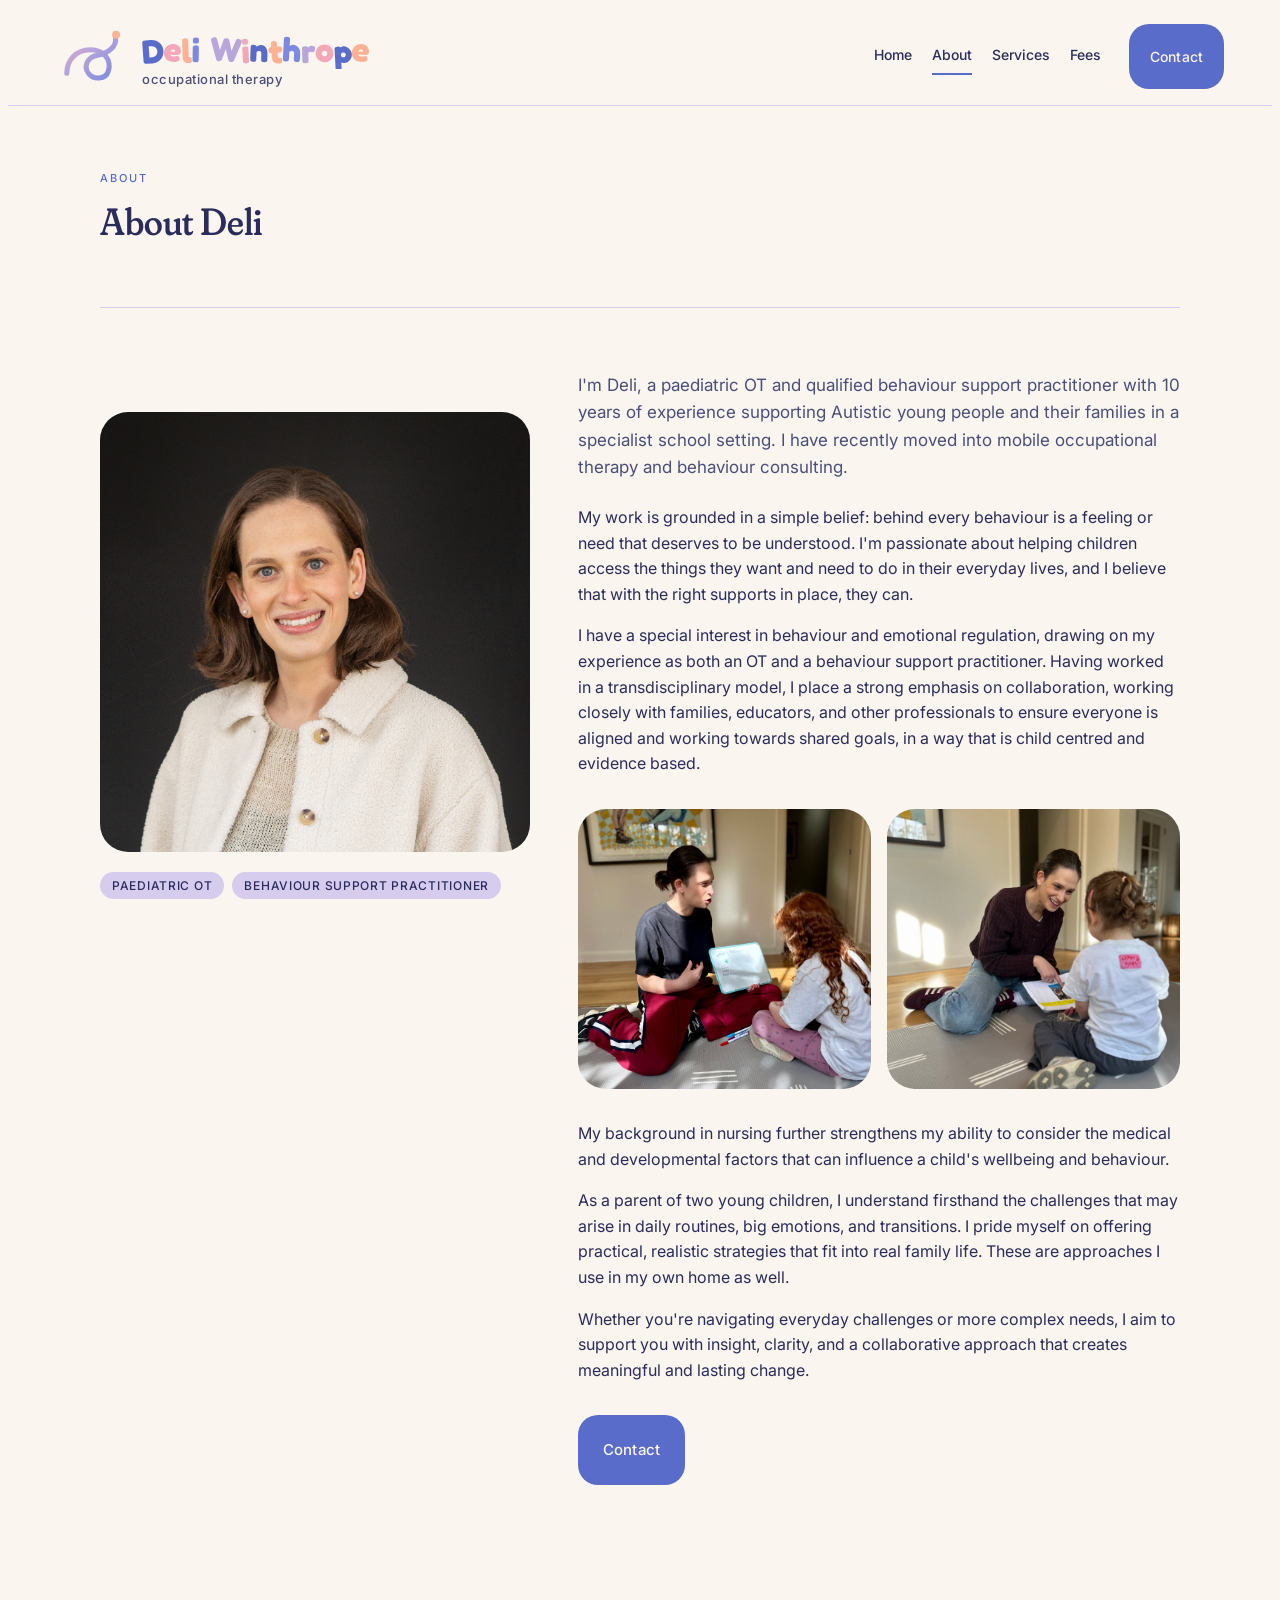
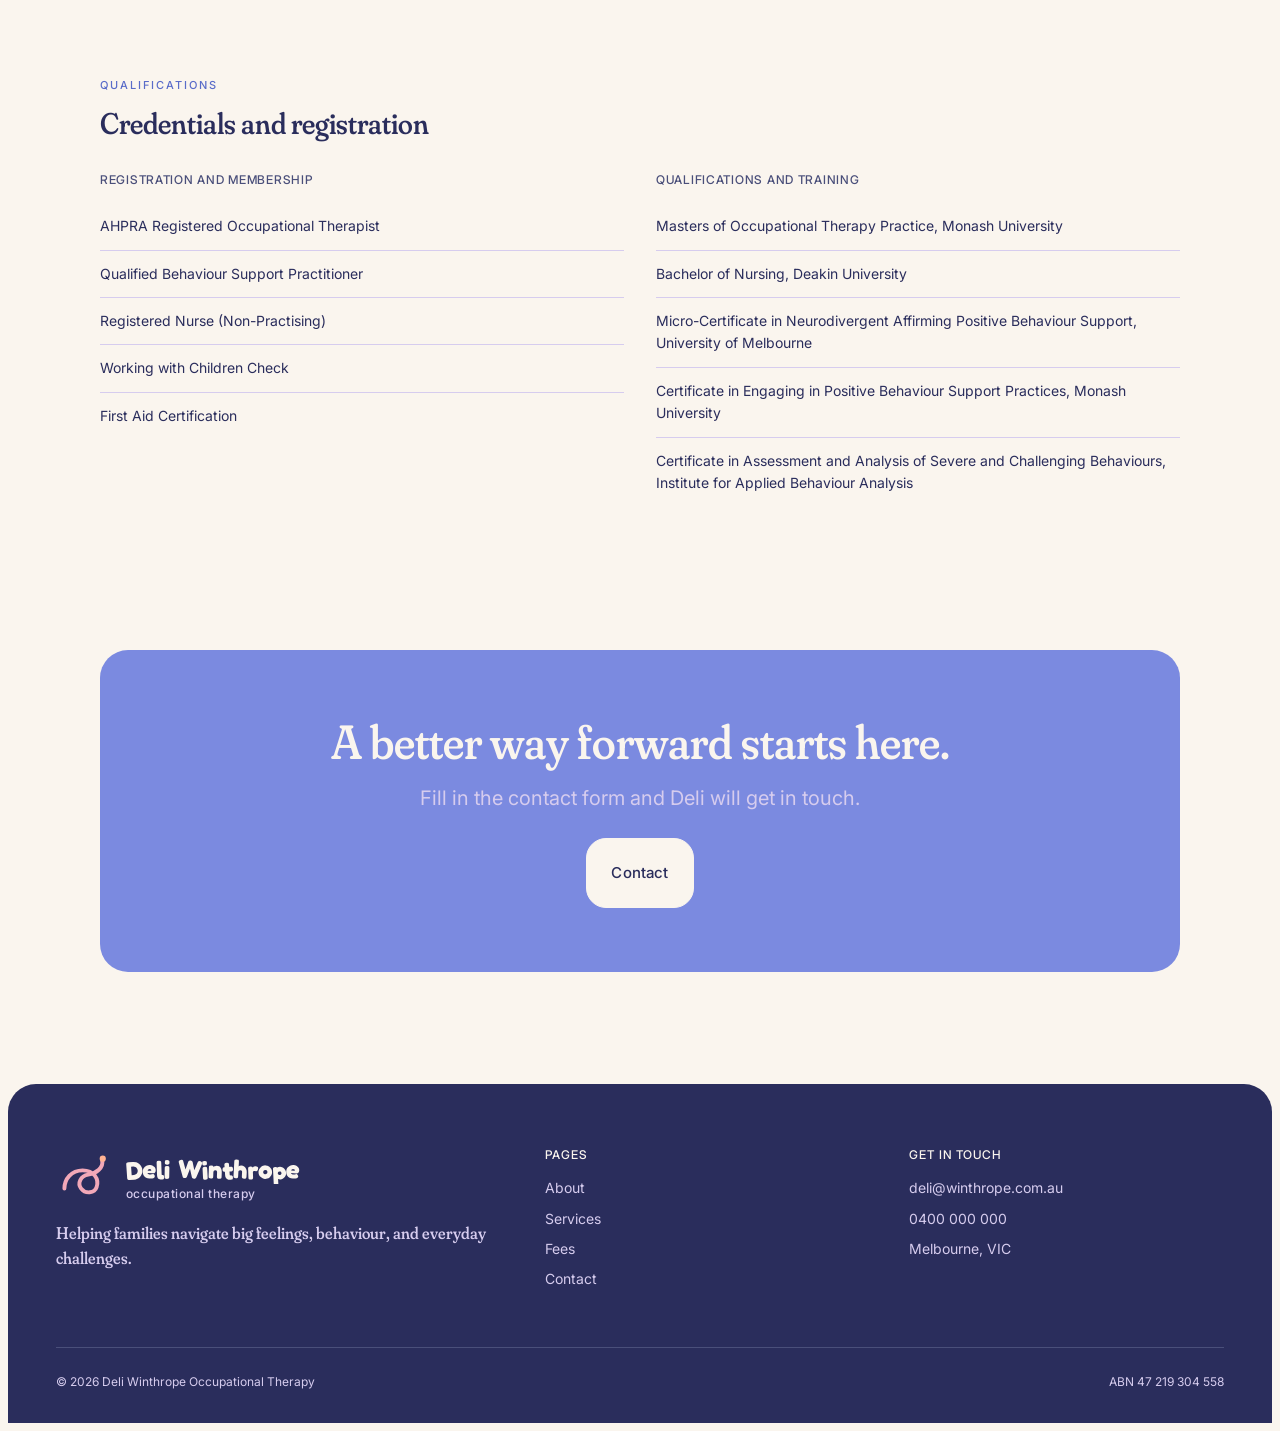
==== about.html @ 9be44e0a "Add PNG favicon fallback for Safari compatibility" ====
<!DOCTYPE html>
<html lang="en-AU">
<head>
  <meta charset="UTF-8">
  <meta name="viewport" content="width=device-width, initial-scale=1.0">
  <title>About Deli Winthrope · Paediatric OT and Behaviour Support · Melbourne</title>
  <meta name="description" content="Deli Winthrope is a paediatric occupational therapist and qualified behaviour support practitioner with 10 years of experience supporting autistic young people and their families in Melbourne.">
  <meta property="og:title" content="About Deli Winthrope · Paediatric OT Melbourne">
  <meta property="og:description" content="Paediatric OT and behaviour support practitioner with 10 years of experience supporting autistic young people and their families.">
  <meta property="og:type" content="website">
  <meta property="og:locale" content="en_AU">
  <link rel="icon" href="assets/logos/mark-on-periwinkle.svg" type="image/svg+xml">
  <link rel="icon" href="assets/logos/favicon.png" type="image/png">
  <link rel="preconnect" href="https://fonts.googleapis.com">
  <link rel="preconnect" href="https://fonts.gstatic.com" crossorigin>
  <link href="https://fonts.googleapis.com/css2?family=Fraunces:ital,opsz,wght@0,9..144,400..700;1,9..144,400..600&family=Inter:wght@400;500;600&display=swap" rel="stylesheet">
  <link rel="stylesheet" href="css/tokens.css">
  <link rel="stylesheet" href="css/styles.css">
</head>
<body>

<a class="skip-link" href="#main">Skip to content</a>

<header class="site-header" role="banner">
  <div class="site-header-inner">
    <a href="index.html" class="logo" aria-label="Deli Winthrope Occupational Therapy — home">
      <img src="assets/logos/mark-color.svg" alt="" class="logo__mark">
      <span class="logo__text">
        <img src="assets/logos/wordmark-color.svg" alt="Deli Winthrope" class="logo__wordmark">
        <span class="logo__credential">occupational therapy</span>
      </span>
    </a>
    <nav class="site-nav" id="site-nav" role="navigation" aria-label="Main navigation">
      <a href="index.html">Home</a>
      <a href="about.html" aria-current="page">About</a>
      <a href="services.html">Services</a>
      <a href="fees.html">Fees</a>
      <a href="contact.html" class="btn btn-primary nav-cta">Contact</a>
    </nav>
    <button class="hamburger" id="hamburger" aria-controls="site-nav" aria-expanded="false" aria-label="Open navigation menu">
      <svg width="24" height="24" viewBox="0 0 24 24" fill="none" stroke="currentColor" stroke-width="1.5" stroke-linecap="round"><line x1="4" y1="7" x2="20" y2="7"/><line x1="4" y1="12" x2="20" y2="12"/><line x1="4" y1="17" x2="20" y2="17"/></svg>
    </button>
  </div>
</header>

<main id="main">

  <!-- Page header -->
  <div class="container">
    <div class="page-header">
      <span class="eyebrow">About</span>
      <h1>About Deli</h1>
    </div>
  </div>

  <!-- Intro: photo + opening bio side by side -->
  <section class="section" style="padding-top: 0;">
    <div class="container">
      <div style="display:grid;grid-template-columns:1fr 1.4fr;gap:var(--space-12);align-items:start;">

        <div style="position:sticky;top:calc(var(--space-16) + var(--space-8));padding-top:var(--space-10);">
          <div class="photo-wrap" style="height:440px;">
            <img src="assets/images/headshot.JPG" alt="Deli Winthrope, paediatric occupational therapist" class="site-photo" style="object-position:center top;">
          </div>
          <div style="margin-top:var(--space-5);">
            <div style="display:flex;flex-wrap:wrap;gap:var(--space-2);">
              <span class="pill pill-lilac">Paediatric OT</span>
              <span class="pill pill-lilac">Behaviour Support Practitioner</span>
            </div>
          </div>
        </div>

        <div>
          <p style="font-size:var(--text-body-l);line-height:var(--leading-body);color:var(--text-muted);margin-bottom:var(--space-6);">I'm Deli, a paediatric OT and qualified behaviour support practitioner with 10 years of experience supporting Autistic young people and their families in a specialist school setting. I have recently moved into mobile occupational therapy and behaviour consulting.</p>

          <p>My work is grounded in a simple belief: behind every behaviour is a feeling or need that deserves to be understood. I'm passionate about helping children access the things they want and need to do in their everyday lives, and I believe that with the right supports in place, they can.</p>

          <p>I have a special interest in behaviour and emotional regulation, drawing on my experience as both an OT and a behaviour support practitioner. Having worked in a transdisciplinary model, I place a strong emphasis on collaboration, working closely with families, educators, and other professionals to ensure everyone is aligned and working towards shared goals, in a way that is child centred and evidence based.</p>

          <!-- Photo strip -->
          <div class="photo-strip" style="margin:var(--space-8) 0;">
            <div class="photo-wrap">
              <img src="assets/images/emotion-coaching.jpeg" alt="Deli working with a child on emotional regulation" class="site-photo">
            </div>
            <div class="photo-wrap">
              <img src="assets/images/forewarning.jpeg" alt="Preparing a child for an upcoming transition" class="site-photo">
            </div>
          </div>

          <p>My background in nursing further strengthens my ability to consider the medical and developmental factors that can influence a child's wellbeing and behaviour.</p>

          <p>As a parent of two young children, I understand firsthand the challenges that may arise in daily routines, big emotions, and transitions. I pride myself on offering practical, realistic strategies that fit into real family life. These are approaches I use in my own home as well.</p>

          <p>Whether you're navigating everyday challenges or more complex needs, I aim to support you with insight, clarity, and a collaborative approach that creates meaningful and lasting change.</p>

          <div style="margin-top:var(--space-8);">
            <a href="contact.html" class="btn btn-primary">Contact</a>
          </div>
        </div>

      </div>
    </div>
  </section>

  <!-- Credentials -->
  <section class="section">
    <div class="container">
      <span class="eyebrow">Qualifications</span>
      <h2 style="font-size:var(--text-h2);margin-top:var(--space-3);">Credentials and registration</h2>
      <div class="credentials-grid">
        <div>
          <h3>Registration and membership</h3>
          <ul>
            <li>AHPRA Registered Occupational Therapist</li>
            <li>Qualified Behaviour Support Practitioner</li>
            <li>Registered Nurse (Non-Practising)</li>
            <li>Working with Children Check</li>
            <li>First Aid Certification</li>
          </ul>
        </div>
        <div>
          <h3>Qualifications and training</h3>
          <ul>
            <li>Masters of Occupational Therapy Practice, Monash University</li>
            <li>Bachelor of Nursing, Deakin University</li>
            <li>Micro-Certificate in Neurodivergent Affirming Positive Behaviour Support, University of Melbourne</li>
            <li>Certificate in Engaging in Positive Behaviour Support Practices, Monash University</li>
            <li>Certificate in Assessment and Analysis of Severe and Challenging Behaviours, Institute for Applied Behaviour Analysis</li>
          </ul>
        </div>
      </div>
    </div>
  </section>

  <!-- CTA -->
  <section class="section-sm">
    <div class="container">
      <div class="cta-strip">
        <h2>A better way forward starts here.</h2>
        <p>Fill in the contact form and Deli will get in touch.</p>
        <a href="contact.html" class="btn">Contact</a>
      </div>
    </div>
  </section>

</main>

<footer class="site-footer" role="contentinfo">
  <div class="site-footer-inner">
    <div class="footer-grid">
      <div>
        <a href="index.html" class="logo" aria-label="Deli Winthrope Occupational Therapy — home">
          <img src="assets/logos/mark-on-ink.svg" alt="" class="logo__mark">
          <span class="logo__text">
            <img src="assets/logos/wordmark-cream.svg" alt="Deli Winthrope" class="logo__wordmark">
            <span class="logo__credential">occupational therapy</span>
          </span>
        </a>
        <p class="tagline">Helping families navigate big feelings, behaviour, and everyday challenges.</p>
      </div>
      <div>
        <h4>Pages</h4>
        <ul>
          <li><a href="about.html">About</a></li>
          <li><a href="services.html">Services</a></li>
          <li><a href="fees.html">Fees</a></li>
          <li><a href="contact.html">Contact</a></li>
        </ul>
      </div>
      <div>
        <h4>Get in touch</h4>
        <ul>
          <li><a href="mailto:deli@winthrope.com.au">deli@winthrope.com.au</a></li>
          <li><a href="tel:0400000000">0400 000 000</a></li>
          <li>Melbourne, VIC</li>
        </ul>
      </div>
    </div>
    <div class="legal">
      <span>© 2026 Deli Winthrope Occupational Therapy</span>
      <span>ABN 47 219 304 558</span>
    </div>
  </div>
</footer>

<script>
  const hamburger = document.getElementById('hamburger');
  const nav = document.getElementById('site-nav');
  hamburger.addEventListener('click', () => {
    const open = nav.classList.toggle('open');
    hamburger.setAttribute('aria-expanded', open);
    hamburger.setAttribute('aria-label', open ? 'Close navigation menu' : 'Open navigation menu');
    hamburger.innerHTML = open
      ? '<svg width="24" height="24" viewBox="0 0 24 24" fill="none" stroke="currentColor" stroke-width="1.5" stroke-linecap="round"><line x1="5" y1="5" x2="19" y2="19"/><line x1="19" y1="5" x2="5" y2="19"/></svg>'
      : '<svg width="24" height="24" viewBox="0 0 24 24" fill="none" stroke="currentColor" stroke-width="1.5" stroke-linecap="round"><line x1="4" y1="7" x2="20" y2="7"/><line x1="4" y1="12" x2="20" y2="12"/><line x1="4" y1="17" x2="20" y2="17"/></svg>';
  });
</script>

</body>
</html>
---- css/tokens.css ----
/* ============================================================
   Deli Winthrope Occupational Therapy — design tokens
   Drop this file into your CSS pipeline (e.g. import at the top
   of your global stylesheet). Every variable below is the
   canonical source of truth for the brand.
   ============================================================ */

:root {
  /* ------------------------------------------------------------
     Colour
     ------------------------------------------------------------ */

  /* Brand palette */
  --periwinkle:       #7B8AE0;
  --periwinkle-deep:  #5A6CC9;
  --lilac:            #B7A5DB;
  --lilac-soft:       #D6CCEE;
  --rose:             #F2A8B8;
  --coral:            #FFB293;   /* pebble accent — small use only, never as text */
  --butter:           #FFE3A8;
  --cream:            #FAF5EE;
  --cream-2:          #F2EBDC;
  --ink:              #2A2D5C;
  --ink-soft:         #4A4F7A;
  --white:            #FFFFFF;

  /* Semantic tokens — prefer these in components */
  --bg-page:          var(--cream);
  --bg-subtle:        var(--cream-2);
  --bg-surface:       var(--white);
  --bg-bold:          var(--ink);
  --bg-accent:        var(--periwinkle);

  --text-primary:     var(--ink);
  --text-muted:       var(--ink-soft);
  --text-inverse:     var(--cream);
  --text-link:        var(--periwinkle-deep);
  --text-link-hover:  var(--ink);

  --action-bg:        var(--periwinkle-deep);
  --action-bg-hover:  var(--ink);
  --action-text:      var(--cream);

  --border-subtle:    var(--lilac-soft);
  --border-focus:     var(--periwinkle-deep);

  --pill-bg:          var(--butter);
  --pill-text:        var(--ink);

  /* ------------------------------------------------------------
     Typography
     ------------------------------------------------------------ */

  /* Font stacks — Fredoka is the wordmark only and isn't used in
     site CSS; the SVG logo carries it as outlined paths. */
  --font-display: 'Fraunces', Georgia, 'Times New Roman', serif;
  --font-body:    'Inter', -apple-system, BlinkMacSystemFont, 'Segoe UI',
                  Roboto, Helvetica, Arial, sans-serif;

  /* Type scale — desktop. Override in @media for mobile. */
  --text-display-xl:  4rem;     /* 64px */
  --text-display-l:   3rem;     /* 48px */
  --text-h1:          2.375rem; /* 38px */
  --text-h2:          1.875rem; /* 30px */
  --text-h3:          1.375rem; /* 22px */
  --text-lead:        1.25rem;  /* 20px */
  --text-body-l:      1.0625rem;/* 17px */
  --text-body:        1rem;     /* 16px */
  --text-body-s:      0.875rem; /* 14px */
  --text-caption:     0.75rem;  /* 12px */
  --text-eyebrow:     0.6875rem;/* 11px */
  --text-button:      0.9375rem;/* 15px */

  --leading-display:  1.06;
  --leading-heading:  1.15;
  --leading-body:     1.6;
  --leading-tight:    1.4;

  /* Variation settings for Fraunces */
  --fraunces-display: 'opsz' 144, 'SOFT' 100, 'wght' 500;
  --fraunces-heading: 'opsz' 144, 'SOFT' 100, 'wght' 500;
  --fraunces-body:    'opsz' 9,   'SOFT' 100, 'wght' 500;
  --fraunces-italic:  'opsz' 100, 'SOFT' 100, 'wght' 400;

  /* ------------------------------------------------------------
     Spacing — 8px base scale
     ------------------------------------------------------------ */
  --space-1:   0.25rem; /* 4 */
  --space-2:   0.5rem;  /* 8 */
  --space-3:   0.75rem; /* 12 */
  --space-4:   1rem;    /* 16 */
  --space-5:   1.25rem; /* 20 */
  --space-6:   1.5rem;  /* 24 */
  --space-8:   2rem;    /* 32 */
  --space-10:  2.5rem;  /* 40 */
  --space-12:  3rem;    /* 48 */
  --space-16:  4rem;    /* 64 */
  --space-20:  5rem;    /* 80 */
  --space-24:  6rem;    /* 96 */
  --space-32:  8rem;    /* 128 */

  /* ------------------------------------------------------------
     Layout
     ------------------------------------------------------------ */
  --container-reading: 680px;
  --container-default: 1080px;
  --container-wide:    1280px;

  --page-padding-mobile:  var(--space-6);  /* 24 */
  --page-padding-tablet:  var(--space-8);  /* 32 */
  --page-padding-desktop: var(--space-12); /* 48 */

  /* ------------------------------------------------------------
     Radii
     ------------------------------------------------------------ */
  --radius-sm:   8px;
  --radius-md:   14px;
  --radius-lg:   20px;
  --radius-xl:   28px;
  --radius-full: 999px;

  /* ------------------------------------------------------------
     Motion
     ------------------------------------------------------------ */
  --ease:        cubic-bezier(0.22, 0.61, 0.36, 1);
  --duration-micro:  200ms;
  --duration-macro:  360ms;

  /* ------------------------------------------------------------
     Shadows — used sparingly. The brand prefers colour over shadow.
     ------------------------------------------------------------ */
  --shadow-sm:  0 1px 0 rgba(42, 45, 92, 0.06);
  --shadow-md:  0 6px 16px -8px rgba(42, 45, 92, 0.18);
  --shadow-lg:  0 24px 48px -24px rgba(42, 45, 92, 0.18);
}

/* ------------------------------------------------------------
   Mobile type scale
   ------------------------------------------------------------ */
@media (max-width: 767px) {
  :root {
    --text-display-xl: 2.75rem;  /* 44 */
    --text-display-l:  2.125rem; /* 34 */
    --text-h1:         1.75rem;  /* 28 */
    --text-h2:         1.5rem;   /* 24 */
    --text-h3:         1.1875rem;/* 19 */
  }
}

/* ------------------------------------------------------------
   Dark mode (optional — disabled by default; enable by adding
   class="dark" to <html> if the brand later supports it)
   ------------------------------------------------------------ */
/*
.dark {
  --bg-page:        var(--ink);
  --bg-subtle:      #1F2148;
  --bg-surface:     #353A6E;
  --text-primary:   var(--cream);
  --text-muted:     var(--lilac-soft);
  --text-link:      var(--lilac);
  --border-subtle:  #4A4F7A;
}
*/

/* ------------------------------------------------------------
   Base typography reset — apply to body
   ------------------------------------------------------------ */
html {
  font-family: var(--font-body);
  font-size: var(--text-body);
  line-height: var(--leading-body);
  color: var(--text-primary);
  background: var(--bg-page);
  -webkit-font-smoothing: antialiased;
  -moz-osx-font-smoothing: grayscale;
  text-rendering: optimizeLegibility;
}

h1, h2, h3, h4 {
  font-family: var(--font-display);
  font-variation-settings: var(--fraunces-heading);
  font-weight: 500;
  line-height: var(--leading-heading);
  color: var(--text-primary);
}

p {
  margin: 0 0 1em;
}

a {
  color: var(--text-link);
  text-decoration: underline;
  text-underline-offset: 3px;
  text-decoration-thickness: 1.5px;
  transition: color var(--duration-micro) var(--ease);
}
a:hover { color: var(--text-link-hover); }

:focus-visible {
  outline: 3px solid var(--border-focus);
  outline-offset: 2px;
  border-radius: var(--radius-sm);
}

/* ------------------------------------------------------------
   Reduced motion
   ------------------------------------------------------------ */
@media (prefers-reduced-motion: reduce) {
  *, *::before, *::after {
    animation-duration: 0.01ms !important;
    transition-duration: 0.01ms !important;
    animation-iteration-count: 1 !important;
    scroll-behavior: auto !important;
  }
}
---- css/styles.css ----
/* ============================================================
   Deli Winthrope Occupational Therapy — component & layout styles
   Requires tokens.css to be loaded first.
   ============================================================ */

/* ============================================================
   Skip link
   ============================================================ */
.skip-link {
  position: absolute;
  top: -100%;
  left: var(--space-4);
  background: var(--action-bg);
  color: var(--action-text);
  padding: 8px 16px;
  border-radius: var(--radius-md);
  font-size: var(--text-body-s);
  font-weight: 500;
  z-index: 100;
  text-decoration: none;
}
.skip-link:focus { top: var(--space-4); }

/* ============================================================
   Scroll anchor offset — keeps sticky header from covering
   jump targets. Adjust if header height changes.
   ============================================================ */
:root {
  --scroll-offset: 100px;
}

/* ============================================================
   Layout containers
   ============================================================ */
.container {
  max-width: var(--container-default);
  margin-inline: auto;
  padding-inline: var(--page-padding-desktop);
}
.container-wide {
  max-width: var(--container-wide);
  margin-inline: auto;
  padding-inline: var(--page-padding-desktop);
}
.container-reading {
  max-width: var(--container-reading);
  margin-inline: auto;
  padding-inline: var(--page-padding-desktop);
}
@media (max-width: 1024px) {
  .container, .container-wide, .container-reading {
    padding-inline: var(--page-padding-tablet);
  }
}
@media (max-width: 767px) {
  .container, .container-wide, .container-reading {
    padding-inline: var(--page-padding-mobile);
  }
}

/* ============================================================
   Site header
   ============================================================ */
.site-header {
  position: sticky;
  top: 0;
  background: var(--bg-page);
  border-bottom: 1px solid var(--border-subtle);
  z-index: 50;
}
.site-header-inner {
  max-width: var(--container-wide);
  margin-inline: auto;
  padding-inline: var(--page-padding-desktop);
  display: flex;
  align-items: center;
  justify-content: space-between;
  gap: var(--space-6);
}
@media (max-width: 1024px) {
  .site-header-inner { padding-inline: var(--page-padding-tablet); }
}
@media (max-width: 767px) {
  .site-header-inner { padding-inline: var(--page-padding-mobile); }
}
/* ── Composed logo (mark + wordmark img + live credential text) ── */
.logo {
  display: flex;
  flex-direction: row;
  align-items: center;
  gap: 12px;
  text-decoration: none;
  flex-shrink: 0;
}
.logo__mark {
  flex: none;
  display: block;
}
.logo__text {
  display: flex;
  flex-direction: column;
  align-items: flex-start;
}
.logo__wordmark {
  display: block;
  width: auto;
}
.logo__credential {
  font-family: var(--font-body);
  font-weight: 500;
  letter-spacing: 0.04em;
  text-decoration: none;
  color: var(--ink-soft);
  margin-top: 4px;
  line-height: 1;
}

/* Header — explicit sizes (no CSS var inheritance needed) */
.site-header .logo { gap: 14px; }
.site-header .logo .logo__mark  { width: 72px;  height: 72px;  }
.site-header .logo .logo__wordmark { height: 42px; }
.site-header .logo .logo__credential { font-size: 13px; }

/* Footer — larger */
.site-footer .logo { gap: 14px; }
.site-footer .logo .logo__mark  { width: 56px;  height: 56px;  }
.site-footer .logo .logo__wordmark { height: 32px; }
.site-footer .logo .logo__credential { font-size: 12px; color: var(--lilac-soft); }

@media (max-width: 767px) {
  .site-header .logo { gap: 10px; }
  .site-header .logo .logo__mark  { width: 32px; height: 32px; }
  .site-header .logo .logo__wordmark { height: 18px; }
  .site-header .logo .logo__credential { font-size: 9px; }
}
.site-nav {
  display: flex;
  align-items: center;
  gap: var(--space-5);
  padding-block: var(--space-4);
}
.site-nav a {
  font-size: var(--text-body-s);
  font-weight: 500;
  color: var(--text-primary);
  text-decoration: none;
  padding: 6px 0;
  border-bottom: 2px solid transparent;
  transition: color var(--duration-micro) var(--ease),
              border-color var(--duration-micro) var(--ease);
}
.site-nav a:hover { color: var(--text-link); }
.site-nav a[aria-current="page"] {
  border-bottom-color: var(--periwinkle-deep);
  color: var(--text-primary);
}
.site-nav .nav-cta {
  margin-left: var(--space-2);
  border-bottom: none;
  padding: 10px 20px;
  color: var(--action-text);
}
.site-nav .nav-cta:hover {
  color: var(--action-text);
}
.site-nav .nav-cta[aria-current="page"] {
  color: var(--action-text);
  border-bottom: none;
}
.hamburger {
  display: none;
  background: none;
  border: none;
  cursor: pointer;
  padding: 8px;
  color: var(--text-primary);
}
@media (max-width: 767px) {
  .site-nav {
    display: none;
    position: fixed;
    inset: 0;
    background: var(--bg-page);
    flex-direction: column;
    align-items: center;
    justify-content: center;
    gap: var(--space-8);
    z-index: 49;
  }
  .site-nav.open { display: flex; }
  .site-nav a {
    font-size: var(--text-h3);
    border-bottom: none;
  }
  .site-nav .nav-cta {
    font-size: var(--text-button);
    padding: 14px 28px;
  }
  .hamburger { display: block; position: relative; z-index: 51; }
}

/* ============================================================
   Buttons
   ============================================================ */
.btn {
  display: inline-flex;
  align-items: center;
  justify-content: center;
  gap: var(--space-2);
  font-family: var(--font-body);
  font-size: var(--text-button);
  font-weight: 500;
  letter-spacing: 0.01em;
  padding: 12px 24px;
  min-height: 44px;
  border-radius: var(--radius-lg);
  border: 1.5px solid transparent;
  cursor: pointer;
  transition: all var(--duration-micro) var(--ease);
  text-decoration: none;
  white-space: nowrap;
}
.btn-primary {
  background: var(--action-bg);
  color: var(--action-text);
}
.btn-primary:hover {
  background: var(--action-bg-hover);
  color: var(--action-text);
  transform: translateY(-1px);
}
.btn-secondary {
  background: transparent;
  color: var(--text-primary);
  border-color: var(--text-primary);
}
.btn-secondary:hover {
  background: var(--text-primary);
  color: var(--text-inverse);
}
.btn-ghost {
  background: transparent;
  color: var(--text-link);
  padding: 8px 0;
  min-height: auto;
  border: none;
  text-decoration: underline;
  text-underline-offset: 4px;
  font-size: var(--text-body-s);
}
.btn-ghost:hover { color: var(--text-link-hover); }
@media (max-width: 767px) {
  .btn { padding: 14px 22px; }
}

/* ============================================================
   Eyebrow
   ============================================================ */
.eyebrow {
  display: block;
  font-size: var(--text-eyebrow);
  font-weight: 500;
  letter-spacing: 0.18em;
  text-transform: uppercase;
  color: var(--periwinkle-deep);
  margin-bottom: var(--space-3);
}

/* ============================================================
   Pill / tag
   ============================================================ */
.pill {
  display: inline-block;
  background: var(--pill-bg);
  color: var(--pill-text);
  padding: 4px 12px;
  border-radius: var(--radius-full);
  font-size: var(--text-caption);
  font-weight: 500;
  letter-spacing: 0.06em;
  text-transform: uppercase;
}
.pill-lilac  { background: var(--lilac-soft); }
.pill-rose   { background: var(--rose); }
.pill-cream  { background: var(--cream); border: 1px solid var(--border-subtle); }
.pill-periwinkle { background: var(--periwinkle); color: var(--cream); }

/* ============================================================
   Card
   ============================================================ */
.card {
  background: var(--bg-subtle);
  padding: var(--space-8);
  border-radius: var(--radius-lg);
  transition: transform var(--duration-micro) var(--ease);
}
.card-clickable { cursor: pointer; }
.card-clickable:hover { transform: translateY(-4px); }
.card h3 {
  font-size: var(--text-h3);
  margin-bottom: var(--space-3);
  margin-top: 0;
}
.card p {
  font-size: var(--text-body);
  color: var(--text-muted);
  margin-bottom: var(--space-4);
}
.card .pill-list {
  display: flex;
  flex-wrap: wrap;
  gap: var(--space-2);
  margin-bottom: var(--space-5);
}
@media (max-width: 767px) {
  .card { padding: var(--space-6); }
}

/* Service card */
.card-service {
  position: relative;
  padding-top: var(--space-12);
}
.card-service .stripe {
  position: absolute;
  top: 0;
  left: var(--space-8);
  width: 56px;
  height: 6px;
  border-radius: 0 0 var(--radius-sm) var(--radius-sm);
  background: linear-gradient(135deg, var(--rose), var(--lilac), var(--periwinkle));
}

/* Resource card */
.card-resource {
  overflow: hidden;
  display: flex;
  flex-direction: column;
}
.card-resource .resource-stripe {
  height: 6px;
  margin: calc(-1 * var(--space-8)) calc(-1 * var(--space-8)) var(--space-6);
  border-radius: var(--radius-lg) var(--radius-lg) 0 0;
}
.card-resource .resource-stripe-rose     { background: var(--rose); }
.card-resource .resource-stripe-lilac    { background: var(--lilac); }
.card-resource .resource-stripe-peri     { background: var(--periwinkle); }
.card-resource .resource-meta {
  margin-top: auto;
  font-size: var(--text-caption);
  color: var(--text-muted);
  padding-top: var(--space-4);
}

/* ============================================================
   Decorative blobs
   ============================================================ */
.blob {
  position: absolute;
  pointer-events: none;
  border-radius: 62% 38% 70% 30% / 48% 62% 38% 52%;
  /* Two independent animations: shape morph + slow drift */
  animation-name: blobMorph, blobDrift;
  animation-timing-function: ease-in-out, ease-in-out;
  animation-iteration-count: infinite, infinite;
  /* normal (not alternate) so shapes don't reverse — each cycle is fresh */
  animation-direction: normal, alternate;
  will-change: border-radius, transform;
}
.blob-rose  {
  background: var(--rose);
  opacity: 0.18;
  animation-duration: 18s, 80s;
  animation-delay: 0s, 0s;
}
.blob-peri  {
  background: var(--periwinkle);
  opacity: 0.12;
  animation-duration: 14s, 100s;
  animation-delay: -5s, -35s;
}
.blob-lilac {
  background: var(--lilac);
  opacity: 0.15;
  animation-duration: 22s, 900s;
  animation-delay: -11s, -200s;
}
.blob-coral {
  background: var(--coral);
  opacity: 0.14;
  animation-duration: 16s, 1020s;
  animation-delay: -8s, -500s;
}

/* Each keyframe step is a clearly distinct organic shape.
   The 8-value border-radius (h-radii / v-radii per corner) creates
   asymmetric blobs that read as different objects at each step. */
@keyframes blobMorph {
  0%   { border-radius: 62% 38% 70% 30% / 48% 62% 38% 52%; }
  14%  { border-radius: 30% 70% 55% 45% / 68% 32% 58% 42%; }
  28%  { border-radius: 78% 22% 40% 60% / 35% 72% 28% 65%; }
  42%  { border-radius: 44% 56% 28% 72% / 60% 40% 70% 30%; }
  57%  { border-radius: 25% 75% 65% 35% / 45% 55% 38% 62%; }
  71%  { border-radius: 68% 32% 48% 52% / 28% 65% 42% 58%; }
  85%  { border-radius: 50% 50% 75% 25% / 55% 38% 62% 45%; }
  100% { border-radius: 62% 38% 70% 30% / 48% 62% 38% 52%; }
}

@keyframes blobDrift {
  0%   { transform: translate(  0px,   0px); }
  20%  { transform: translate(-22px,  18px); }
  40%  { transform: translate( 16px, -20px); }
  60%  { transform: translate(-28px, -14px); }
  80%  { transform: translate( 24px,  26px); }
  100% { transform: translate(-12px,  22px); }
}

@media (prefers-reduced-motion: reduce) {
  .blob { animation: none; }
}

/* ============================================================
   Form fields
   ============================================================ */
.field {
  display: flex;
  flex-direction: column;
  gap: var(--space-2);
  margin-bottom: var(--space-5);
}
.field label {
  font-size: var(--text-body-s);
  font-weight: 500;
  color: var(--text-primary);
}
.field label .req {
  color: var(--periwinkle-deep);
  margin-left: 2px;
}
.field input,
.field textarea,
.field select {
  background: var(--bg-surface);
  border: 1.5px solid var(--border-subtle);
  border-radius: var(--radius-md);
  padding: 12px 16px;
  font-family: var(--font-body);
  font-size: var(--text-body);
  color: var(--text-primary);
  transition: border var(--duration-micro) var(--ease);
  width: 100%;
  box-sizing: border-box;
}
.field input:focus,
.field textarea:focus,
.field select:focus {
  outline: none;
  border-color: var(--border-focus);
  border-width: 2px;
}
.field textarea { resize: vertical; min-height: 120px; }
.field-help {
  font-size: var(--text-caption);
  color: var(--text-muted);
}
.radio-group {
  display: flex;
  flex-wrap: wrap;
  gap: var(--space-3);
}
.radio-option {
  display: inline-flex;
  align-items: center;
  gap: 8px;
  padding: 10px 16px;
  background: var(--bg-surface);
  border: 1.5px solid var(--border-subtle);
  border-radius: var(--radius-lg);
  font-size: var(--text-body-s);
  cursor: pointer;
  transition: all var(--duration-micro) var(--ease);
}
.radio-option:has(input:checked) {
  background: var(--bg-subtle);
  border-color: var(--text-primary);
}
.radio-option input { accent-color: var(--periwinkle-deep); }

/* ============================================================
   Pull quote
   ============================================================ */
.pull-quote {
  background: var(--lilac-soft);
  padding: var(--space-12);
  border-radius: var(--radius-xl);
  max-width: 880px;
  margin-inline: auto;
}
.pull-quote blockquote {
  font-family: var(--font-display);
  font-variation-settings: var(--fraunces-italic);
  font-style: italic;
  font-size: var(--text-display-l);
  line-height: var(--leading-heading);
  color: var(--text-primary);
  margin: 0 0 var(--space-6);
  quotes: none;
}
@media (max-width: 767px) {
  .pull-quote blockquote { font-size: var(--text-h2); }
  .pull-quote { padding: var(--space-8); }
}
.pull-quote .attribution {
  font-size: var(--text-body-s);
  font-weight: 500;
  color: var(--text-muted);
}
.pull-quote-rose {
  background: color-mix(in srgb, var(--rose) 18%, transparent);
}

/* ============================================================
   FAQ accordion
   ============================================================ */
.faq { border-top: 1px solid var(--border-subtle); }
.faq-item { border-bottom: 1px solid var(--border-subtle); }
.faq-item summary {
  list-style: none;
  cursor: pointer;
  padding: var(--space-5) 0;
  display: flex;
  justify-content: space-between;
  align-items: center;
  gap: var(--space-4);
  font-family: var(--font-display);
  font-variation-settings: var(--fraunces-heading);
  font-size: var(--text-h3);
  font-weight: 500;
  color: var(--text-primary);
}
.faq-item summary::-webkit-details-marker { display: none; }
.faq-item summary::after {
  content: '+';
  font-family: var(--font-body);
  font-size: 20px;
  font-weight: 400;
  width: 28px;
  height: 28px;
  border-radius: 50%;
  background: var(--bg-subtle);
  display: flex;
  align-items: center;
  justify-content: center;
  flex-shrink: 0;
  transition: transform var(--duration-micro) var(--ease);
}
.faq-item[open] summary::after { content: '−'; }
.faq-item .answer {
  padding: 0 0 var(--space-5);
  font-size: var(--text-body);
  line-height: var(--leading-body);
  color: var(--text-muted);
  max-width: 680px;
}

/* ============================================================
   Detail row (reusable key/value pair)
   ============================================================ */
.detail {
  display: flex;
  flex-direction: column;
  gap: var(--space-1);
}
.detail-label {
  font-size: var(--text-caption);
  font-weight: 500;
  letter-spacing: 0.06em;
  text-transform: uppercase;
  color: var(--text-muted);
}
.detail-value {
  font-size: var(--text-body);
  color: var(--text-primary);
}
.detail-value a {
  color: var(--text-link);
  text-decoration: none;
}
.detail-value a:hover { text-decoration: underline; }

/* ============================================================
   NDIS info banner
   ============================================================ */
.ndis-banner {
  background: var(--lilac-soft);
  border-radius: var(--radius-lg);
  padding: var(--space-6);
  display: flex;
  align-items: center;
  gap: var(--space-4);
  flex-wrap: wrap;
}
.ndis-banner .label {
  font-family: var(--font-display);
  font-variation-settings: var(--fraunces-heading);
  font-weight: 500;
  color: var(--text-primary);
  font-size: var(--text-h3);
  margin-right: var(--space-3);
  white-space: nowrap;
}

/* ============================================================
   Booking CTA strip
   ============================================================ */
.cta-strip {
  background: var(--periwinkle);
  border-radius: var(--radius-xl);
  padding: var(--space-16) var(--space-12);
  text-align: center;
  position: relative;
  overflow: hidden;
}
.cta-strip h2 {
  color: var(--text-inverse);
  font-size: var(--text-display-l);
  margin-bottom: var(--space-3);
  margin-top: 0;
}
.cta-strip p {
  color: var(--lilac-soft);
  font-size: var(--text-lead);
  margin-bottom: var(--space-6);
}
.cta-strip .btn {
  background: var(--cream);
  color: var(--ink);
  border-color: var(--cream);
}
.cta-strip .btn:hover {
  background: var(--ink);
  color: var(--cream);
}
@media (max-width: 767px) {
  .cta-strip { padding: var(--space-12) var(--space-6); }
  .cta-strip h2 { font-size: var(--text-h2); }
}

/* ============================================================
   Hero section
   ============================================================ */
.hero {
  background: var(--bg-subtle);
  border-radius: var(--radius-xl);
  padding: var(--space-10) var(--space-12);
  position: relative;
  overflow: hidden;
  display: grid;
  grid-template-columns: 1fr 1fr;
  align-items: center;
  gap: var(--space-12);
}
.hero > * { position: relative; z-index: 1; }
.hero .blob { position: absolute; z-index: 0; }
.hero h1 {
  font-size: var(--text-display-l);
  line-height: var(--leading-display);
  font-variation-settings: var(--fraunces-display);
  letter-spacing: -0.01em;
  margin-bottom: var(--space-5);
  margin-top: 0;
}
.hero .lead {
  font-size: var(--text-lead);
  line-height: var(--leading-body);
  color: var(--text-muted);
  margin-bottom: var(--space-8);
  max-width: 520px;
}
.hero .ctas {
  display: flex;
  gap: var(--space-3);
  flex-wrap: wrap;
}
.hero .mark-wrap {
  align-self: stretch;
  display: block;
  min-height: 340px;
}
.hero-photo {
  height: 100%;
  min-height: 340px;
}
@media (max-width: 767px) {
  .hero {
    grid-template-columns: 1fr;
    padding: var(--space-8) var(--space-6);
    gap: var(--space-8);
  }
  .hero .mark-wrap { display: none; }
}

/* ============================================================
   Section defaults
   ============================================================ */
.section {
  padding-block: var(--space-24);
}
.section-sm {
  padding-block: var(--space-12);
}
@media (max-width: 767px) {
  .section { padding-block: var(--space-16); }
  .section-sm { padding-block: var(--space-8); }
}
.section-subtle { background: var(--bg-subtle); }
.section-ink { background: var(--ink); color: var(--cream); }
.section-periwinkle { background: var(--periwinkle); }

.section-header {
  margin-bottom: var(--space-12);
}
.section-header h2 {
  font-size: var(--text-h2);
  margin-top: 0;
  margin-bottom: var(--space-3);
}
.section-header p {
  font-size: var(--text-lead);
  color: var(--text-muted);
  max-width: 600px;
}

/* ============================================================
   Grids
   ============================================================ */
.grid-2 {
  display: grid;
  grid-template-columns: repeat(2, 1fr);
  gap: var(--space-6);
}
.grid-3 {
  display: grid;
  grid-template-columns: repeat(3, 1fr);
  gap: var(--space-6);
}
.grid-4 {
  display: grid;
  grid-template-columns: repeat(4, 1fr);
  gap: var(--space-6);
}
@media (max-width: 1024px) {
  .grid-3, .grid-4 { grid-template-columns: repeat(2, 1fr); }
}
@media (max-width: 767px) {
  .grid-2, .grid-3, .grid-4 { grid-template-columns: 1fr; }
}

/* ============================================================
   Page header (inner pages)
   ============================================================ */
.page-header {
  padding-block: var(--space-16) var(--space-12);
  border-bottom: 1px solid var(--border-subtle);
  margin-bottom: var(--space-16);
}
.page-header h1 {
  font-size: var(--text-h1);
  font-variation-settings: var(--fraunces-display);
  margin-bottom: var(--space-4);
  margin-top: 0;
}
.page-header .subtitle {
  font-size: var(--text-lead);
  color: var(--text-muted);
  max-width: 600px;
}
@media (max-width: 767px) {
  .page-header { padding-block: var(--space-12) var(--space-8); margin-bottom: var(--space-10); }
}

/* ============================================================
   Three-step process
   ============================================================ */
.process-steps {
  display: grid;
  grid-template-columns: repeat(3, 1fr);
  gap: var(--space-8);
}
@media (max-width: 767px) {
  .process-steps { grid-template-columns: 1fr; gap: var(--space-6); }
}
.process-step {
  position: relative;
}
.process-step .step-icon {
  width: 48px;
  height: 48px;
  border-radius: 50%;
  background: var(--lilac-soft);
  display: flex;
  align-items: center;
  justify-content: center;
  margin-bottom: var(--space-4);
  font-family: var(--font-display);
  font-variation-settings: var(--fraunces-heading);
  font-size: var(--text-h3);
  font-weight: 500;
  color: var(--periwinkle-deep);
}
.process-step h3 {
  font-size: var(--text-h3);
  margin-bottom: var(--space-3);
  margin-top: 0;
}
.process-step p {
  font-size: var(--text-body);
  color: var(--text-muted);
  margin: 0;
}

/* ============================================================
   Credentials block
   ============================================================ */
.credentials-grid {
  display: grid;
  grid-template-columns: 1fr 1fr;
  gap: var(--space-8);
  margin-top: var(--space-8);
}
@media (max-width: 767px) {
  .credentials-grid { grid-template-columns: 1fr; }
}
.credentials-grid h3 {
  font-size: var(--text-body);
  font-family: var(--font-body);
  font-weight: 500;
  letter-spacing: 0.06em;
  text-transform: uppercase;
  font-size: var(--text-caption);
  color: var(--text-muted);
  margin-bottom: var(--space-4);
  margin-top: 0;
}
.credentials-grid ul {
  list-style: none;
  padding: 0;
  margin: 0;
}
.credentials-grid li {
  padding: var(--space-3) 0;
  border-bottom: 1px solid var(--border-subtle);
  font-size: var(--text-body-s);
  color: var(--text-primary);
}
.credentials-grid li:last-child { border-bottom: none; }

/* ============================================================
   NDIS line items table
   ============================================================ */
.ndis-table {
  width: 100%;
  border-collapse: collapse;
  font-size: var(--text-body-s);
  margin-top: var(--space-4);
}
.ndis-table th {
  text-align: left;
  padding: var(--space-3) var(--space-4);
  background: var(--bg-subtle);
  font-size: var(--text-caption);
  font-weight: 500;
  letter-spacing: 0.06em;
  text-transform: uppercase;
  color: var(--text-muted);
  border-bottom: 2px solid var(--border-subtle);
}
.ndis-table td {
  padding: var(--space-4);
  border-bottom: 1px solid var(--border-subtle);
  vertical-align: top;
  color: var(--text-primary);
}
.ndis-table tr:last-child td { border-bottom: none; }
.ndis-table .item-code {
  font-family: monospace;
  font-size: 12px;
  color: var(--text-muted);
  white-space: nowrap;
}
@media (max-width: 767px) {
  .ndis-table { font-size: var(--text-caption); }
  .ndis-table th, .ndis-table td { padding: var(--space-3); }
}

/* ============================================================
   Filter chips (resources)
   ============================================================ */
.filter-chips {
  display: flex;
  flex-wrap: wrap;
  gap: var(--space-3);
  margin-bottom: var(--space-8);
}
.filter-chip {
  display: inline-flex;
  align-items: center;
  padding: 8px 18px;
  border-radius: var(--radius-lg);
  font-size: var(--text-body-s);
  font-weight: 500;
  border: 1.5px solid var(--border-subtle);
  background: var(--bg-surface);
  color: var(--text-muted);
  cursor: pointer;
  transition: all var(--duration-micro) var(--ease);
  text-decoration: none;
}
.filter-chip:hover, .filter-chip.active {
  background: var(--periwinkle-deep);
  color: var(--cream);
  border-color: var(--periwinkle-deep);
}

/* ============================================================
   Newsletter strip
   ============================================================ */
.newsletter-strip {
  background: var(--bg-subtle);
  border-radius: var(--radius-lg);
  padding: var(--space-8) var(--space-12);
  display: flex;
  align-items: center;
  gap: var(--space-8);
  flex-wrap: wrap;
}
.newsletter-strip h3 {
  font-size: var(--text-h3);
  margin: 0 0 var(--space-2);
}
.newsletter-strip p {
  font-size: var(--text-body-s);
  color: var(--text-muted);
  margin: 0;
}
.newsletter-form {
  display: flex;
  gap: var(--space-3);
  flex: 1;
  min-width: 280px;
}
.newsletter-form input {
  flex: 1;
  background: var(--bg-surface);
  border: 1.5px solid var(--border-subtle);
  border-radius: var(--radius-full);
  padding: 12px 20px;
  font-family: var(--font-body);
  font-size: var(--text-body);
  color: var(--text-primary);
}
.newsletter-form input:focus {
  outline: none;
  border-color: var(--border-focus);
  border-width: 2px;
}
@media (max-width: 767px) {
  .newsletter-strip { padding: var(--space-6); flex-direction: column; gap: var(--space-4); }
  .newsletter-form { flex-direction: column; }
}

/* ============================================================
   Contact layout
   ============================================================ */
.contact-grid {
  display: grid;
  grid-template-columns: 1.2fr 1fr;
  gap: var(--space-16);
  align-items: start;
}
@media (max-width: 767px) {
  .contact-grid { grid-template-columns: 1fr; gap: var(--space-10); }
}
.contact-detail-block {
  background: var(--bg-subtle);
  border-radius: var(--radius-lg);
  padding: var(--space-8);
}
.contact-detail-block h3 {
  font-size: var(--text-h3);
  margin-top: 0;
  margin-bottom: var(--space-5);
}
.contact-detail-block .detail {
  display: flex;
  flex-direction: column;
  gap: var(--space-2);
  margin-bottom: var(--space-6);
}
.contact-detail-block .detail-label {
  font-size: var(--text-caption);
  font-weight: 500;
  letter-spacing: 0.06em;
  text-transform: uppercase;
  color: var(--text-muted);
}
.contact-detail-block .detail-value {
  font-size: var(--text-body);
  color: var(--text-primary);
}
.contact-detail-block .detail-value a {
  color: var(--text-link);
  text-decoration: none;
}
.contact-detail-block .detail-value a:hover { text-decoration: underline; }

/* ============================================================
   What happens next strip
   ============================================================ */
.next-steps {
  display: grid;
  grid-template-columns: repeat(3, 1fr);
  gap: var(--space-8);
  margin-top: var(--space-8);
}
@media (max-width: 767px) {
  .next-steps { grid-template-columns: 1fr; gap: var(--space-4); }
}
.next-step {
  text-align: center;
  padding: var(--space-6);
  background: var(--bg-subtle);
  border-radius: var(--radius-lg);
}
.next-step .step-num {
  width: 40px;
  height: 40px;
  border-radius: 50%;
  background: var(--periwinkle);
  color: var(--cream);
  font-family: var(--font-display);
  font-variation-settings: var(--fraunces-heading);
  font-size: var(--text-h3);
  display: flex;
  align-items: center;
  justify-content: center;
  margin: 0 auto var(--space-4);
}
.next-step h4 {
  font-size: var(--text-body);
  font-family: var(--font-display);
  font-variation-settings: var(--fraunces-heading);
  margin-bottom: var(--space-2);
  margin-top: 0;
}
.next-step p {
  font-size: var(--text-body-s);
  color: var(--text-muted);
  margin: 0;
}

/* ============================================================
   Site footer
   ============================================================ */
.site-footer {
  background: var(--ink);
  color: var(--cream);
  padding: var(--space-16) 0 var(--space-8);
  border-radius: var(--radius-xl) var(--radius-xl) 0 0;
  margin-top: var(--space-16);
}
.site-footer-inner {
  max-width: var(--container-wide);
  margin-inline: auto;
  padding-inline: var(--page-padding-desktop);
}
@media (max-width: 1024px) {
  .site-footer-inner { padding-inline: var(--page-padding-tablet); }
}
@media (max-width: 767px) {
  .site-footer-inner { padding-inline: var(--page-padding-mobile); }
}
.site-footer .footer-grid {
  display: grid;
  grid-template-columns: 1.4fr 1fr 1fr;
  gap: var(--space-12);
  margin-bottom: var(--space-12);
}
@media (max-width: 767px) {
  .site-footer .footer-grid { grid-template-columns: 1fr; gap: var(--space-8); }
}
/* Give the footer logo breathing room above the tagline */
.site-footer .logo {
  margin-bottom: var(--space-4);
}
.site-footer .tagline {
  font-family: var(--font-display);
  font-variation-settings: var(--fraunces-heading);
  font-style: normal;
  font-size: var(--text-body-l);
  color: var(--lilac-soft);
  line-height: 1.5;
}
.site-footer h4 {
  font-family: var(--font-body);
  font-size: var(--text-caption);
  font-weight: 500;
  letter-spacing: 0.08em;
  text-transform: uppercase;
  color: var(--cream);
  margin: 0 0 var(--space-4);
}
.site-footer ul {
  list-style: none;
  padding: 0;
  margin: 0;
}
.site-footer li {
  margin-bottom: var(--space-2);
  font-size: var(--text-body-s);
  color: var(--lilac-soft);
}
.site-footer a {
  color: var(--lilac-soft);
  text-decoration: none;
  font-size: var(--text-body-s);
  transition: color var(--duration-micro) var(--ease);
}
.site-footer a:hover { color: var(--cream); text-decoration: underline; }
.site-footer .logo:hover,
.site-footer .logo:hover .logo__credential { text-decoration: none; }
.site-footer .legal {
  border-top: 1px solid #4A4F7A;
  padding-top: var(--space-6);
  font-size: var(--text-caption);
  color: var(--lilac-soft);
  display: flex;
  justify-content: space-between;
  align-items: center;
  gap: var(--space-4);
}

/* ============================================================
   Privacy / long-form article styles
   ============================================================ */
.prose h2 {
  font-size: var(--text-h2);
  margin-top: var(--space-12);
  margin-bottom: var(--space-4);
}
.prose h3 {
  font-size: var(--text-h3);
  margin-top: var(--space-8);
  margin-bottom: var(--space-3);
}
.prose p {
  font-size: var(--text-body);
  line-height: var(--leading-body);
  color: var(--text-muted);
  margin-bottom: var(--space-4);
}
.prose ul, .prose ol {
  padding-left: var(--space-6);
  margin-bottom: var(--space-4);
}
.prose li {
  font-size: var(--text-body);
  line-height: var(--leading-body);
  color: var(--text-muted);
  margin-bottom: var(--space-2);
}
.prose a { color: var(--text-link); }

/* ============================================================
   Image placeholder
   ============================================================ */
.img-placeholder {
  background: var(--cream-2);
  border: 2px dashed var(--border-subtle);
  border-radius: var(--radius-lg);
  display: flex;
  flex-direction: column;
  align-items: center;
  justify-content: center;
  gap: var(--space-3);
  color: var(--text-muted);
  font-size: var(--text-body-s);
  text-align: center;
  padding: var(--space-8);
  min-height: 220px;
  width: 100%;
  box-sizing: border-box;
}
.img-placeholder svg {
  opacity: 0.35;
}
.img-placeholder span {
  font-size: var(--text-caption);
  font-weight: 500;
  letter-spacing: 0.04em;
  text-transform: uppercase;
}

/* Hero photo placeholder gets radius-xl to match hero style */
.hero .img-placeholder {
  border-radius: var(--radius-xl);
  min-height: 340px;
}

/* ============================================================
   Site photos — replaces img-placeholder once real images are added
   ============================================================ */
.photo-wrap {
  position: relative;
  overflow: hidden;
  border-radius: var(--radius-xl);
  width: 100%;
  /* Callers set height or min-height inline */
}
.photo-wrap .site-photo {
  position: absolute;
  inset: 0;
  width: 100%;
  height: 100%;
  object-fit: cover;
  display: block;
  border-radius: 0;
}
/* Standalone site-photo (not inside photo-wrap) */
.site-photo {
  display: block;
  width: 100%;
  height: 100%;
  object-fit: cover;
  border-radius: var(--radius-xl);
}

/* 2-up photo strip */
.photo-strip {
  display: grid;
  grid-template-columns: 1fr 1fr;
  gap: var(--space-4);
}
.photo-strip .photo-wrap {
  height: 280px;
}
@media (max-width: 767px) {
  .photo-strip { grid-template-columns: 1fr; }
}

/* ============================================================
   Utility
   ============================================================ */
.text-muted    { color: var(--text-muted); }
.text-center   { text-align: center; }
.mt-0 { margin-top: 0; }
.mb-0 { margin-bottom: 0; }
.visually-hidden {
  position: absolute;
  width: 1px;
  height: 1px;
  padding: 0;
  margin: -1px;
  overflow: hidden;
  clip: rect(0,0,0,0);
  white-space: nowrap;
  border: 0;
}
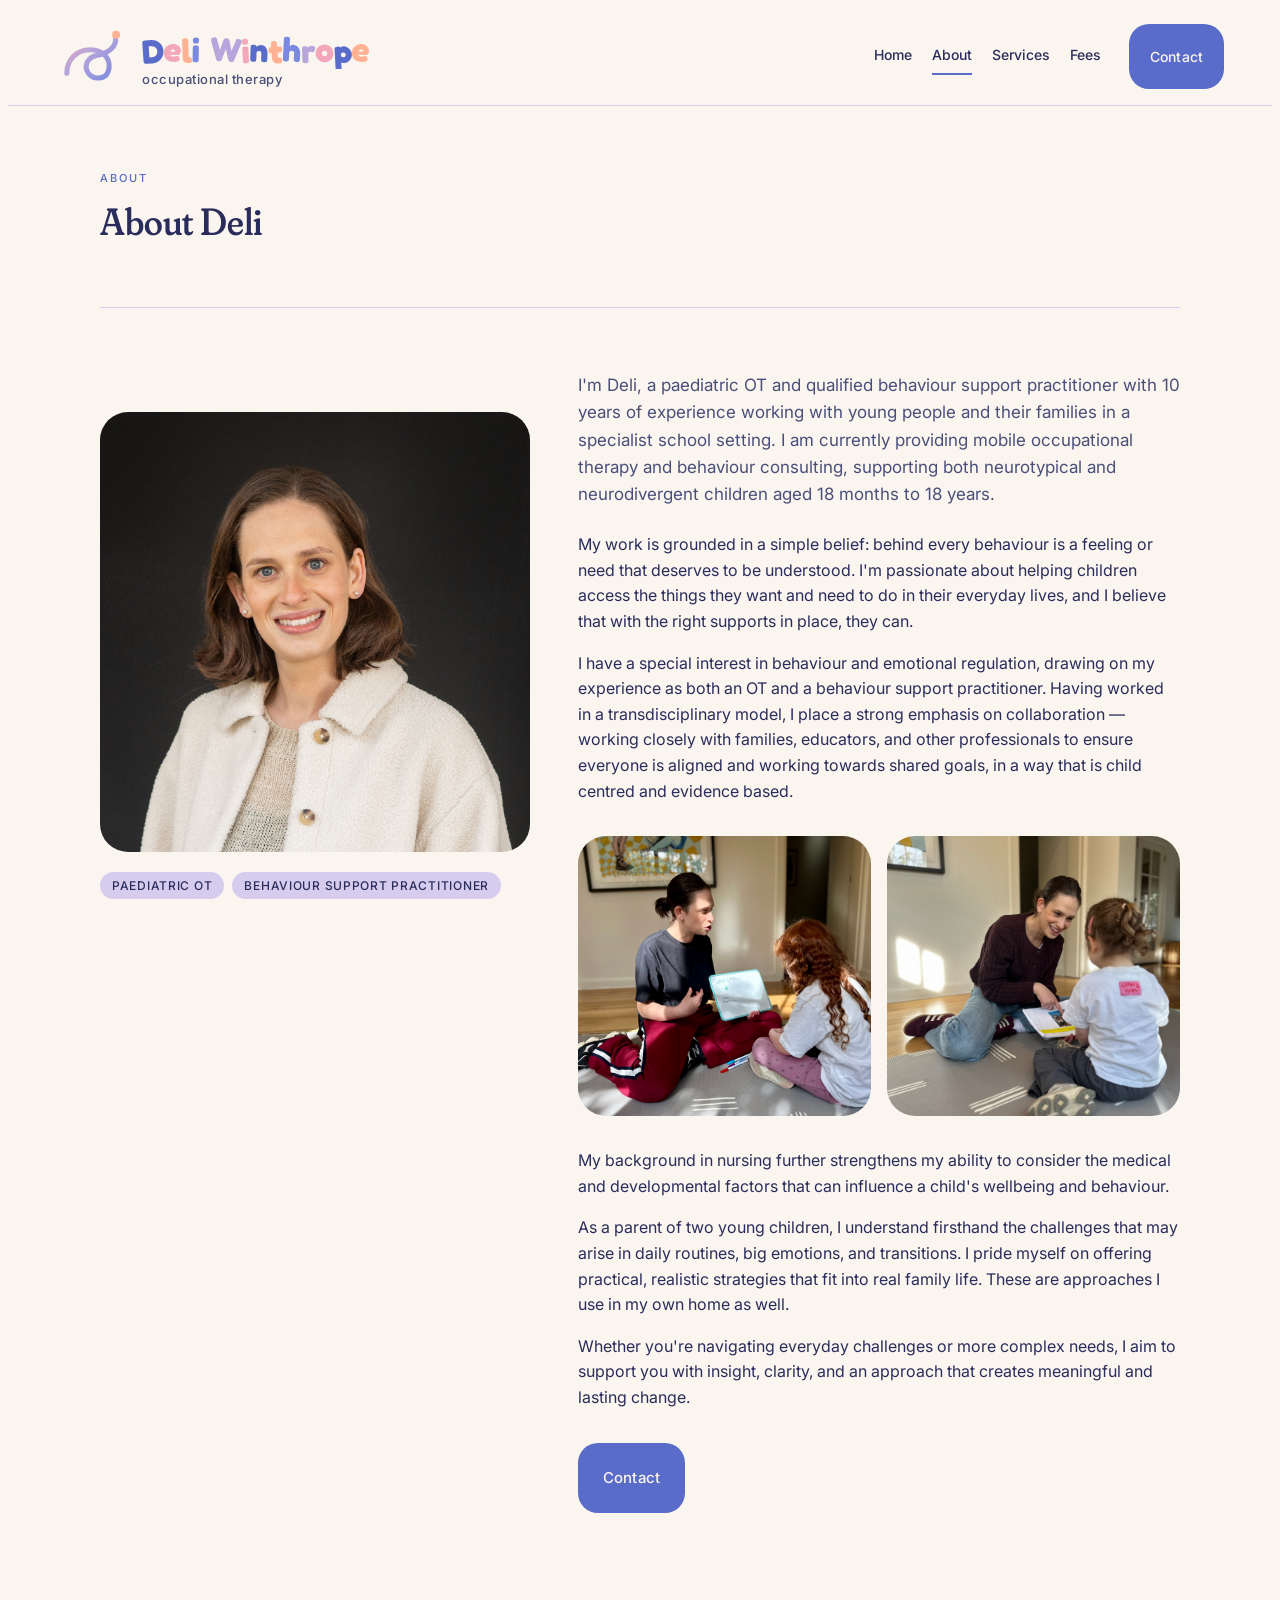
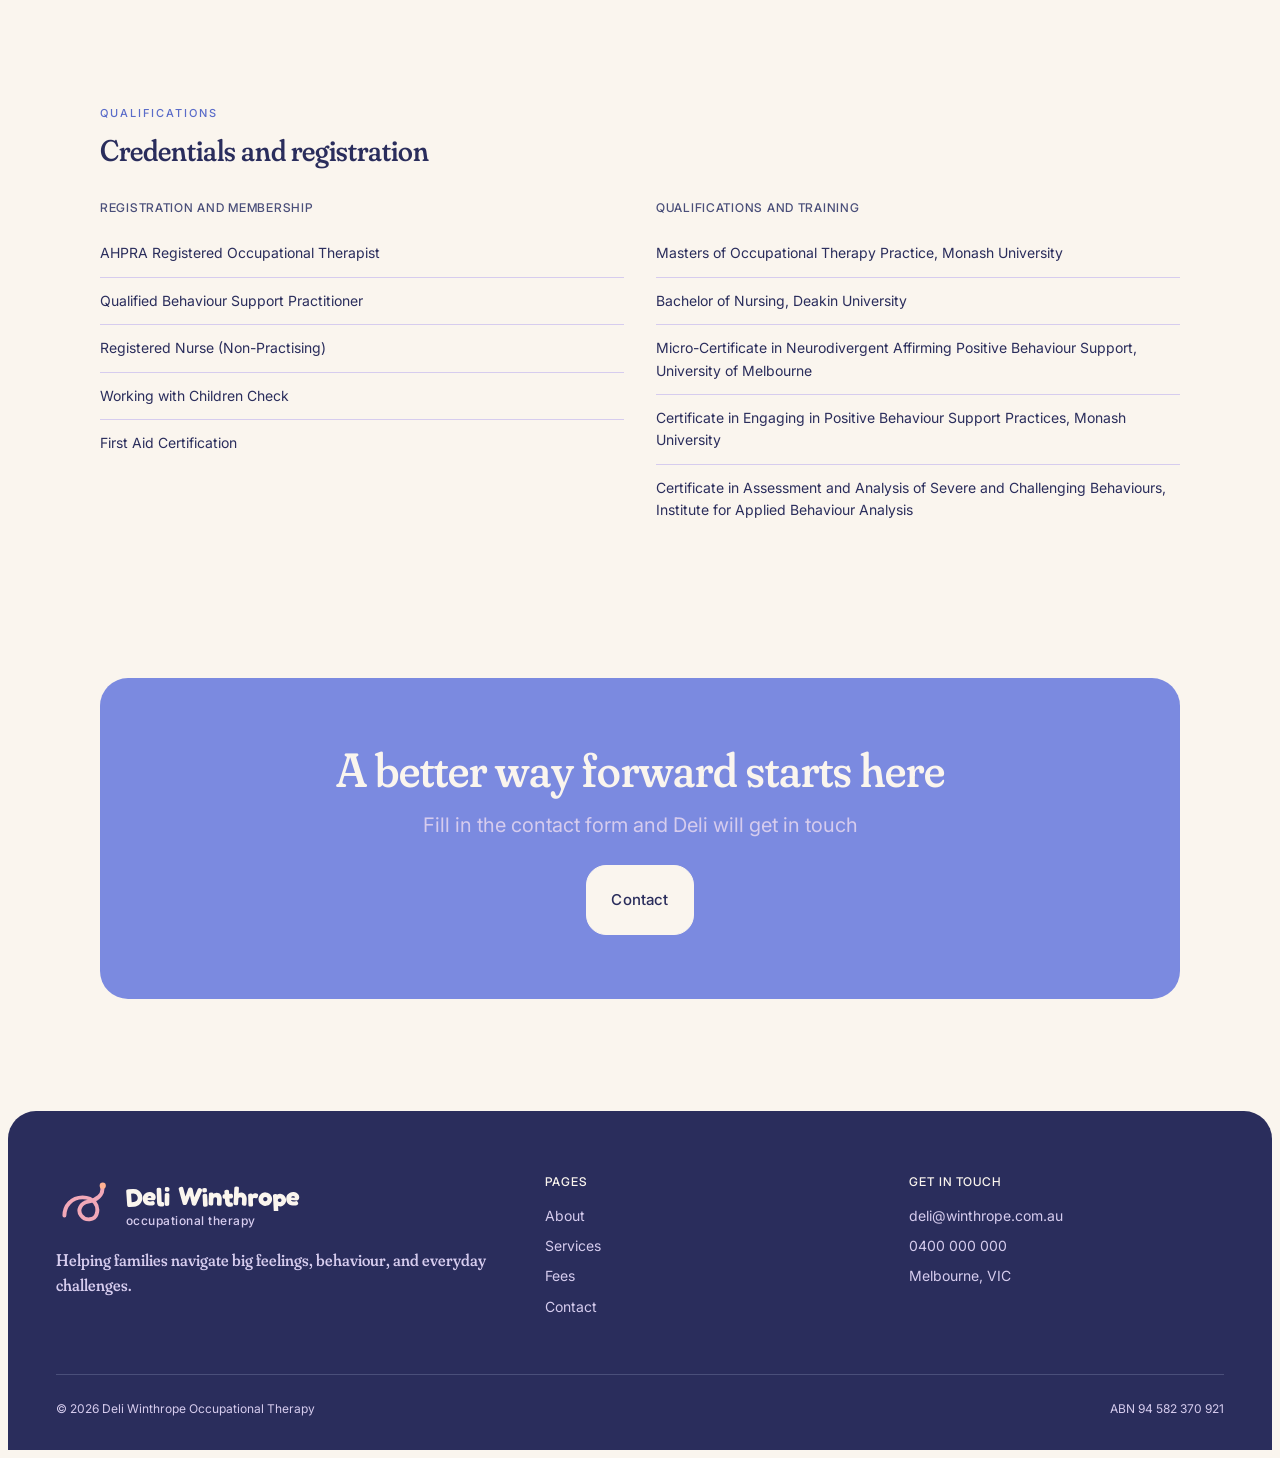
==== commit f49286b7: "Content and layout updates: ABN, logo size, hero text, about bio, services photo order" ====
--- a/about.html
+++ b/about.html
@@ -56,10 +56,10 @@
   <!-- Intro: photo + opening bio side by side -->
   <section class="section" style="padding-top: 0;">
     <div class="container">
-      <div style="display:grid;grid-template-columns:1fr 1.4fr;gap:var(--space-12);align-items:start;">
-
-        <div style="position:sticky;top:calc(var(--space-16) + var(--space-8));padding-top:var(--space-10);">
-          <div class="photo-wrap" style="height:440px;">
+      <div class="about-bio-grid">
+
+        <div class="about-bio-photo">
+          <div class="photo-wrap">
             <img src="assets/images/headshot.JPG" alt="Deli Winthrope, paediatric occupational therapist" class="site-photo" style="object-position:center top;">
           </div>
           <div style="margin-top:var(--space-5);">
@@ -71,11 +71,11 @@
         </div>
 
         <div>
-          <p style="font-size:var(--text-body-l);line-height:var(--leading-body);color:var(--text-muted);margin-bottom:var(--space-6);">I'm Deli, a paediatric OT and qualified behaviour support practitioner with 10 years of experience supporting Autistic young people and their families in a specialist school setting. I have recently moved into mobile occupational therapy and behaviour consulting.</p>
+          <p style="font-size:var(--text-body-l);line-height:var(--leading-body);color:var(--text-muted);margin-bottom:var(--space-6);">I'm Deli, a paediatric OT and qualified behaviour support practitioner with 10 years of experience working with young people and their families in a specialist school setting. I am currently providing mobile occupational therapy and behaviour consulting, supporting both neurotypical and neurodivergent children aged 18 months to 18 years.</p>
 
           <p>My work is grounded in a simple belief: behind every behaviour is a feeling or need that deserves to be understood. I'm passionate about helping children access the things they want and need to do in their everyday lives, and I believe that with the right supports in place, they can.</p>
 
-          <p>I have a special interest in behaviour and emotional regulation, drawing on my experience as both an OT and a behaviour support practitioner. Having worked in a transdisciplinary model, I place a strong emphasis on collaboration, working closely with families, educators, and other professionals to ensure everyone is aligned and working towards shared goals, in a way that is child centred and evidence based.</p>
+          <p>I have a special interest in behaviour and emotional regulation, drawing on my experience as both an OT and a behaviour support practitioner. Having worked in a transdisciplinary model, I place a strong emphasis on collaboration — working closely with families, educators, and other professionals to ensure everyone is aligned and working towards shared goals, in a way that is child centred and evidence based.</p>
 
           <!-- Photo strip -->
           <div class="photo-strip" style="margin:var(--space-8) 0;">
@@ -91,7 +91,7 @@
 
           <p>As a parent of two young children, I understand firsthand the challenges that may arise in daily routines, big emotions, and transitions. I pride myself on offering practical, realistic strategies that fit into real family life. These are approaches I use in my own home as well.</p>
 
-          <p>Whether you're navigating everyday challenges or more complex needs, I aim to support you with insight, clarity, and a collaborative approach that creates meaningful and lasting change.</p>
+          <p>Whether you're navigating everyday challenges or more complex needs, I aim to support you with insight, clarity, and an approach that creates meaningful and lasting change.</p>
 
           <div style="margin-top:var(--space-8);">
             <a href="contact.html" class="btn btn-primary">Contact</a>
@@ -136,8 +136,8 @@
   <section class="section-sm">
     <div class="container">
       <div class="cta-strip">
-        <h2>A better way forward starts here.</h2>
-        <p>Fill in the contact form and Deli will get in touch.</p>
+        <h2>A better way forward starts here</h2>
+        <p>Fill in the contact form and Deli will get in touch</p>
         <a href="contact.html" class="btn">Contact</a>
       </div>
     </div>
@@ -178,7 +178,7 @@
     </div>
     <div class="legal">
       <span>© 2026 Deli Winthrope Occupational Therapy</span>
-      <span>ABN 47 219 304 558</span>
+      <span>ABN 94 582 370 921</span>
     </div>
   </div>
 </footer>
--- a/css/styles.css
+++ b/css/styles.css
@@ -129,9 +129,9 @@
 
 @media (max-width: 767px) {
   .site-header .logo { gap: 10px; }
-  .site-header .logo .logo__mark  { width: 32px; height: 32px; }
-  .site-header .logo .logo__wordmark { height: 18px; }
-  .site-header .logo .logo__credential { font-size: 9px; }
+  .site-header .logo .logo__mark  { width: 44px; height: 44px; }
+  .site-header .logo .logo__wordmark { height: 26px; }
+  .site-header .logo .logo__credential { font-size: 11px; }
 }
 .site-nav {
   display: flex;
@@ -657,11 +657,22 @@
   overflow: hidden;
   display: grid;
   grid-template-columns: 1fr 1fr;
-  align-items: center;
-  gap: var(--space-12);
+  grid-template-rows: auto 1fr;
+  grid-template-areas: "top photo" "bottom photo";
+  column-gap: var(--space-12);
+  row-gap: 0;
+  align-items: start;
 }
 .hero > * { position: relative; z-index: 1; }
 .hero .blob { position: absolute; z-index: 0; }
+.hero-text-top { grid-area: top; }
+.hero-text-bottom { grid-area: bottom; }
+.hero .mark-wrap {
+  grid-area: photo;
+  align-self: stretch;
+  display: block;
+  min-height: 340px;
+}
 .hero h1 {
   font-size: var(--text-display-l);
   line-height: var(--leading-display);
@@ -682,11 +693,6 @@
   gap: var(--space-3);
   flex-wrap: wrap;
 }
-.hero .mark-wrap {
-  align-self: stretch;
-  display: block;
-  min-height: 340px;
-}
 .hero-photo {
   height: 100%;
   min-height: 340px;
@@ -694,10 +700,76 @@
 @media (max-width: 767px) {
   .hero {
     grid-template-columns: 1fr;
+    grid-template-rows: auto;
+    grid-template-areas: "top" "photo" "bottom";
     padding: var(--space-8) var(--space-6);
+    gap: var(--space-6);
+  }
+  .hero .mark-wrap { display: block; min-height: unset; }
+  .hero-photo { height: 260px; min-height: unset; }
+}
+
+/* ============================================================
+   About preview grid (homepage)
+   ============================================================ */
+.about-preview-grid {
+  display: grid;
+  grid-template-columns: 1fr 1fr;
+  gap: var(--space-16);
+  align-items: center;
+}
+.about-preview-photo .photo-wrap { height: 400px; }
+@media (max-width: 767px) {
+  .about-preview-grid {
+    grid-template-columns: 1fr;
     gap: var(--space-8);
   }
-  .hero .mark-wrap { display: none; }
+  .about-preview-photo { order: -1; }
+  .about-preview-photo .photo-wrap { height: 300px; }
+}
+
+/* ============================================================
+   About bio grid (about page)
+   ============================================================ */
+.about-bio-grid {
+  display: grid;
+  grid-template-columns: 1fr 1.4fr;
+  gap: var(--space-12);
+  align-items: start;
+}
+.about-bio-photo {
+  position: sticky;
+  top: calc(var(--space-16) + var(--space-8));
+  padding-top: var(--space-10);
+}
+.about-bio-photo .photo-wrap { height: 440px; }
+@media (max-width: 767px) {
+  .about-bio-grid { grid-template-columns: 1fr; gap: var(--space-8); }
+  .about-bio-photo { position: static; padding-top: 0; }
+  .about-bio-photo .photo-wrap { height: 320px; }
+}
+
+/* ============================================================
+   Collaboration grid (services page)
+   ============================================================ */
+.collab-grid {
+  display: grid;
+  grid-template-columns: 1fr 1fr;
+  grid-template-areas: "top photo" "bottom photo";
+  column-gap: var(--space-16);
+  row-gap: 0;
+  align-items: start;
+}
+.collab-text-top { grid-area: top; }
+.collab-text-bottom { grid-area: bottom; }
+.collab-photo { grid-area: photo; align-self: center; }
+@media (max-width: 767px) {
+  .collab-grid {
+    grid-template-columns: 1fr;
+    grid-template-areas: "top" "photo" "bottom";
+    gap: var(--space-6);
+  }
+  .collab-photo .photo-wrap { height: 280px; }
 }
 
 /* ============================================================
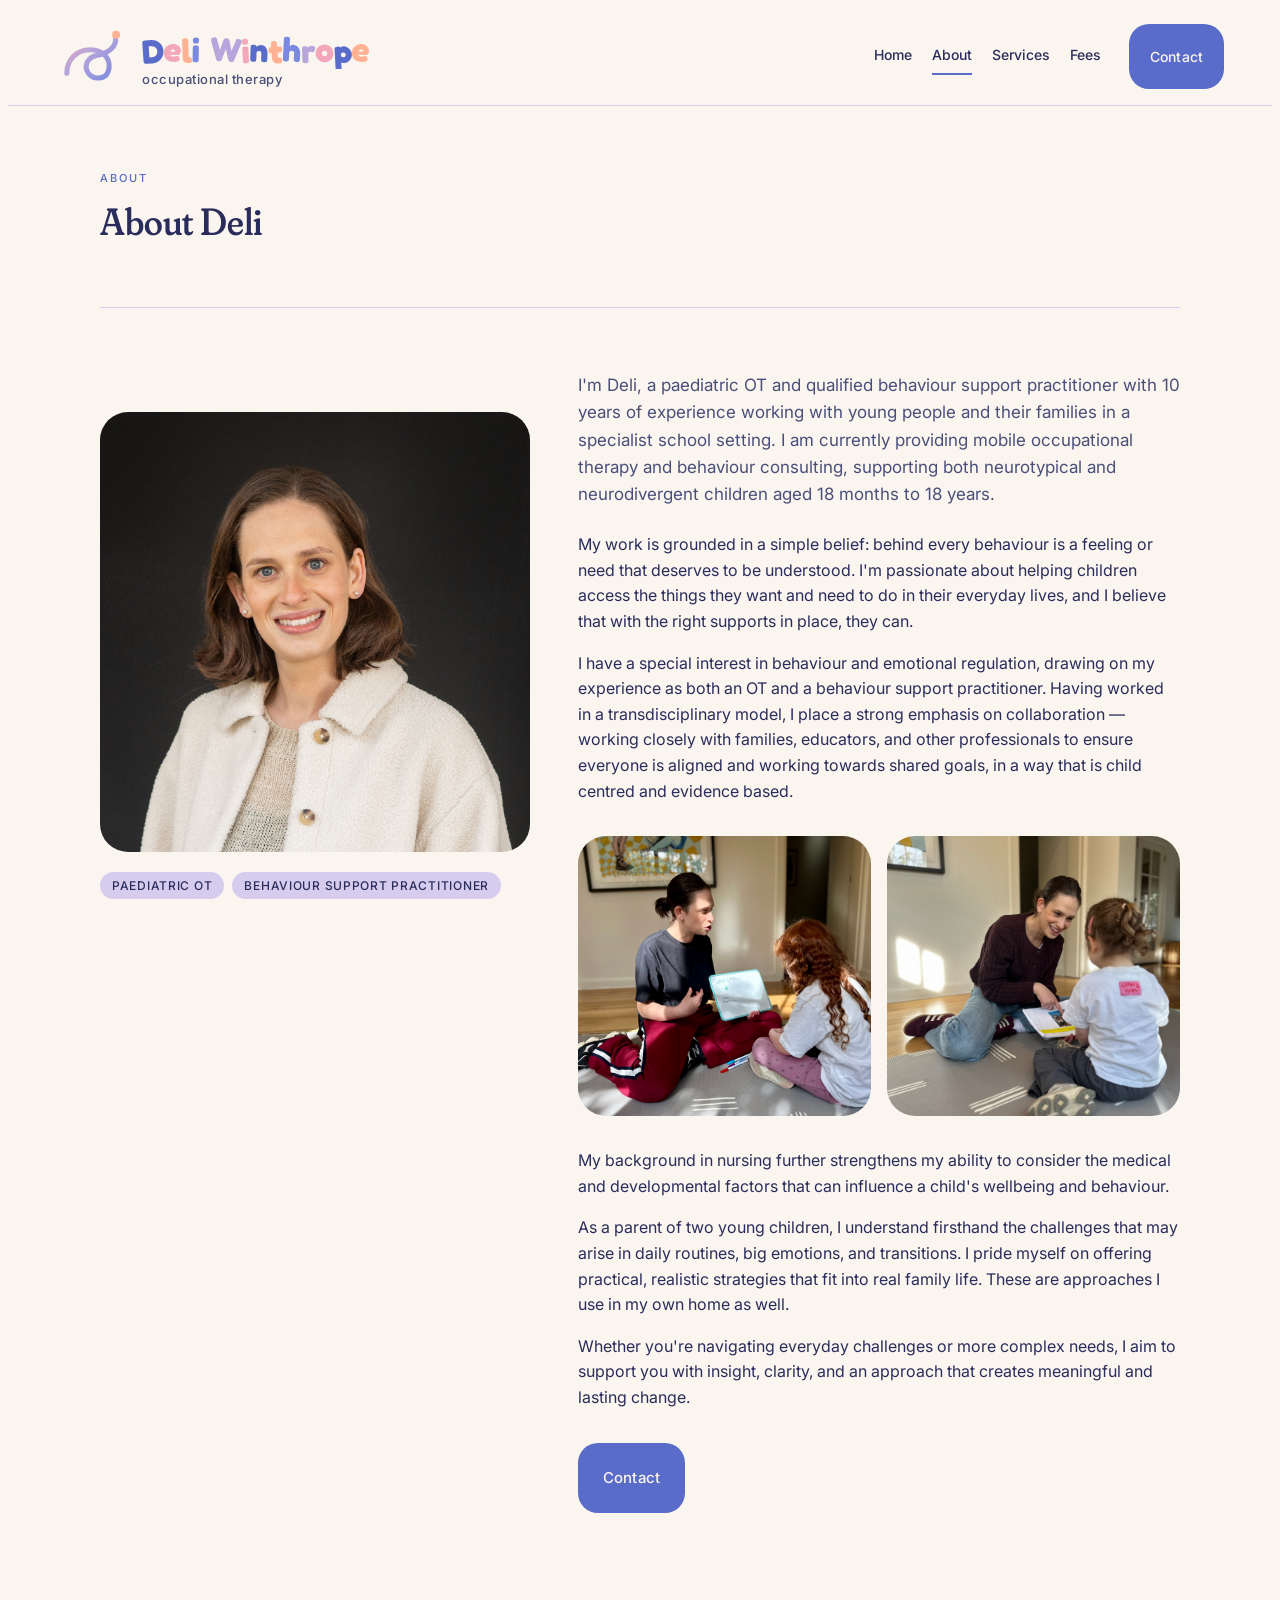
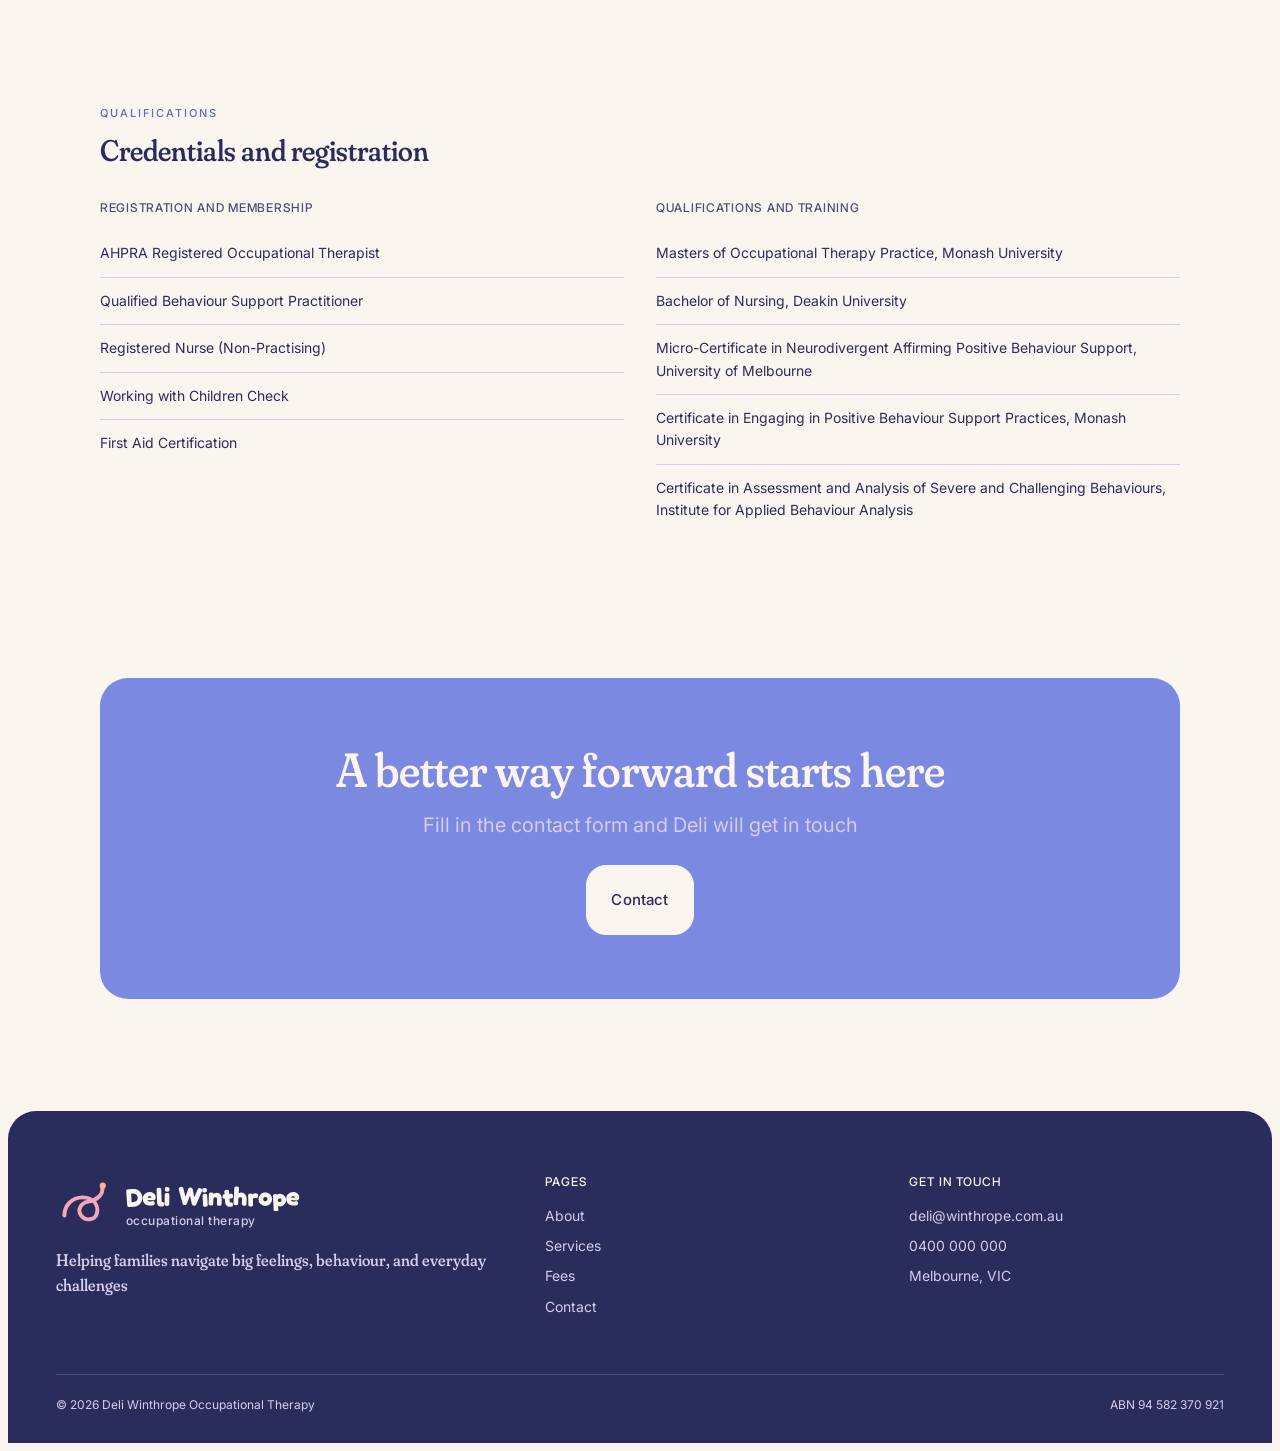
==== commit 2228251b: "Remove full stop from tagline across all pages Co-Authored-By: Claude Sonnet 4.6 <noreply@anthropic." ====
--- a/about.html
+++ b/about.html
@@ -156,7 +156,7 @@
             <span class="logo__credential">occupational therapy</span>
           </span>
         </a>
-        <p class="tagline">Helping families navigate big feelings, behaviour, and everyday challenges.</p>
+        <p class="tagline">Helping families navigate big feelings, behaviour, and everyday challenges</p>
       </div>
       <div>
         <h4>Pages</h4>
--- a/css/styles.css
+++ b/css/styles.css
@@ -81,7 +81,10 @@
   .site-header-inner { padding-inline: var(--page-padding-tablet); }
 }
 @media (max-width: 767px) {
-  .site-header-inner { padding-inline: var(--page-padding-mobile); }
+  .site-header-inner {
+    padding-inline: var(--page-padding-mobile);
+    padding-block: var(--space-4);
+  }
 }
 /* ── Composed logo (mark + wordmark img + live credential text) ── */
 .logo {
@@ -755,21 +758,60 @@
 .collab-grid {
   display: grid;
   grid-template-columns: 1fr 1fr;
-  grid-template-areas: "top photo" "bottom photo";
+  grid-template-areas: "photo top" "photo bottom";
   column-gap: var(--space-16);
   row-gap: 0;
   align-items: start;
 }
 .collab-text-top { grid-area: top; }
 .collab-text-bottom { grid-area: bottom; }
-.collab-photo { grid-area: photo; align-self: center; }
+.collab-photo { grid-area: photo; align-self: stretch; }
+.collab-photo .photo-wrap { height: 100%; min-height: 340px; }
 @media (max-width: 767px) {
   .collab-grid {
     grid-template-columns: 1fr;
     grid-template-areas: "top" "photo" "bottom";
     gap: var(--space-6);
   }
-  .collab-photo .photo-wrap { height: 280px; }
+  .collab-photo .photo-wrap { height: 280px; min-height: unset; }
+}
+
+/* ============================================================
+   Photo carousel
+   ============================================================ */
+.carousel { position: relative; }
+.carousel-track {
+  position: relative;
+  border-radius: var(--radius-xl);
+  overflow: hidden;
+}
+.carousel-slide {
+  position: absolute;
+  inset: 0;
+  opacity: 0;
+  transition: opacity 0.7s ease-in-out;
+}
+.carousel-slide.active { opacity: 1; }
+.carousel-slide .photo-wrap {
+  height: 100%;
+  border-radius: 0;
+}
+.carousel-dots { display: none; }
+
+/* Carousel sitting inside a grid cell — fills the full cell height */
+.carousel--in-grid {
+  height: 100%;
+  min-height: 300px;
+  padding-bottom: var(--space-8);
+}
+.carousel--in-grid .carousel-track {
+  height: 100%;
+}
+@media (max-width: 767px) {
+  .carousel--in-grid {
+    min-height: 240px;
+    padding-bottom: 0;
+  }
 }
 
 /* ============================================================
@@ -826,6 +868,7 @@
 }
 @media (max-width: 767px) {
   .grid-2, .grid-3, .grid-4 { grid-template-columns: 1fr; }
+  #community { margin-top: var(--space-10); }
 }
 
 /* ============================================================
@@ -1210,6 +1253,11 @@
   justify-content: space-between;
   align-items: center;
   gap: var(--space-4);
+}
+.site-footer .legal span {
+  font-size: var(--text-caption);
+  font-weight: 400;
+  line-height: 1;
 }
 
 /* ============================================================
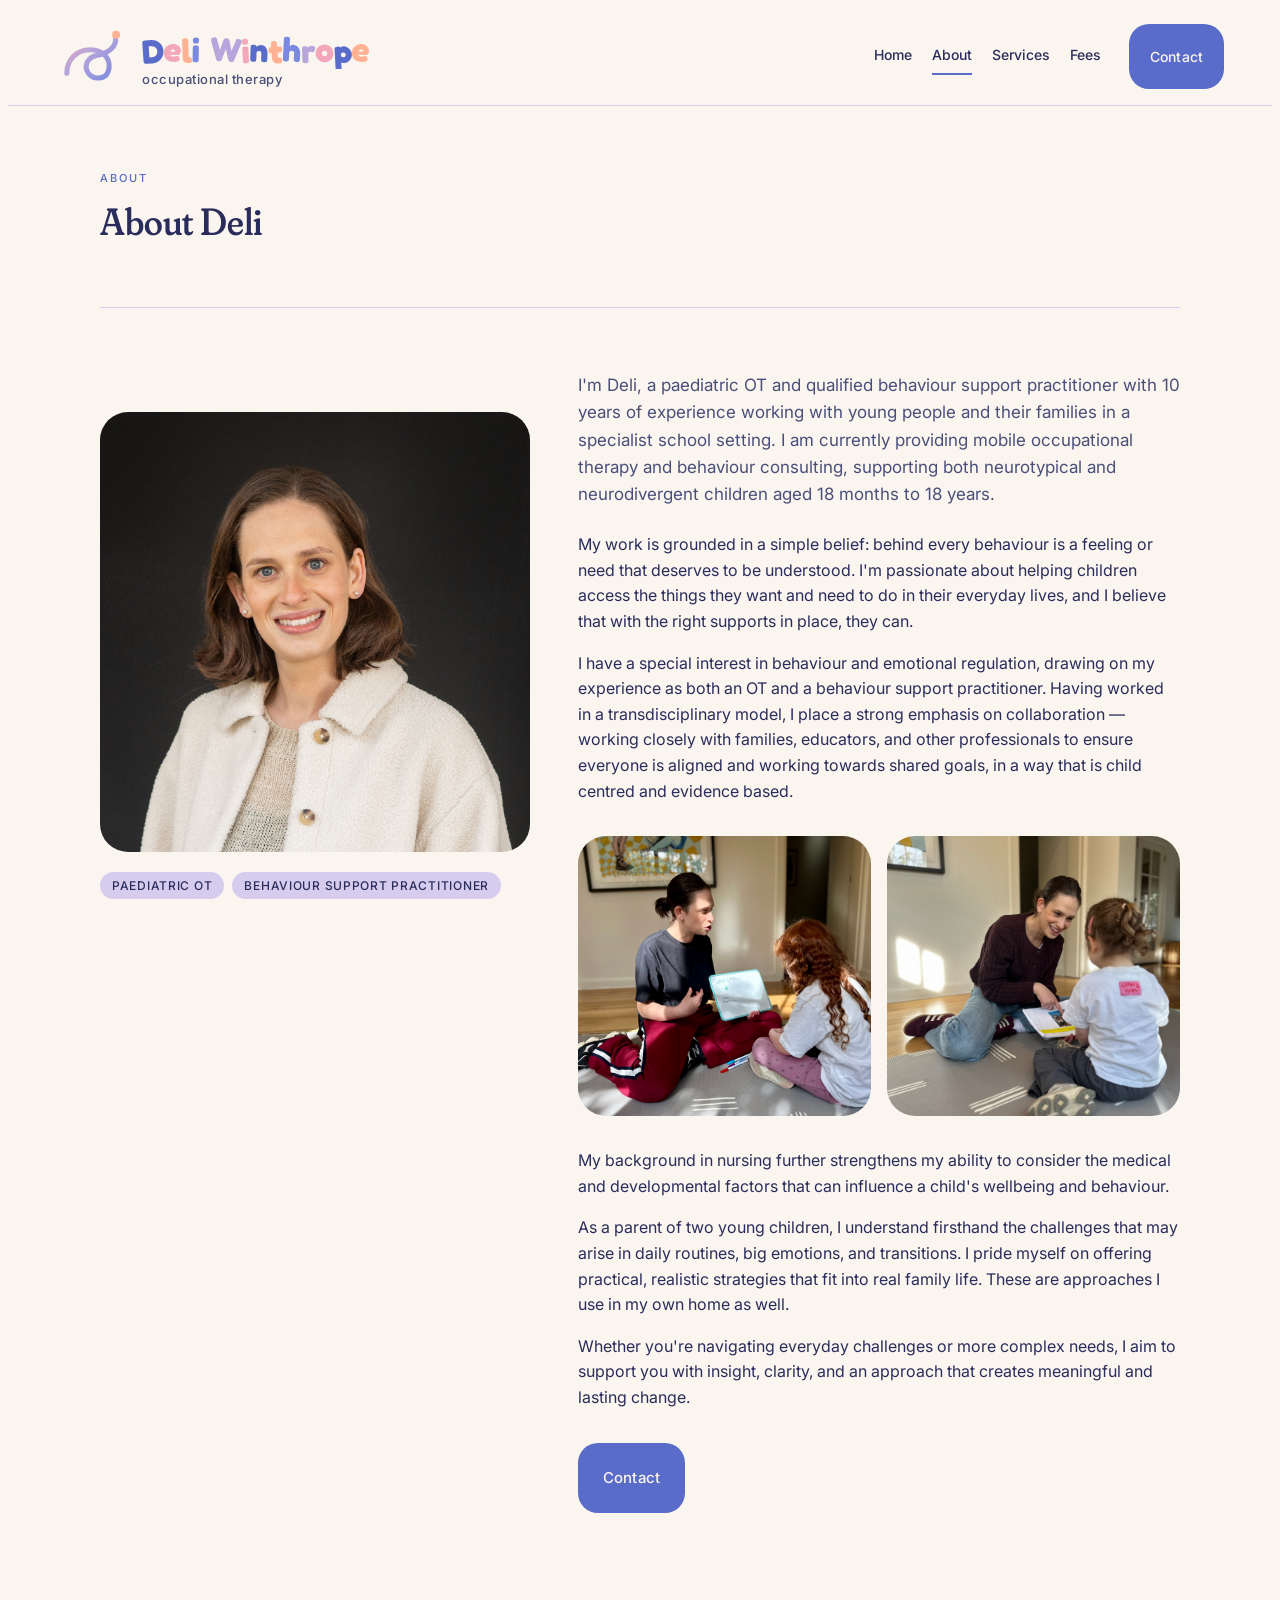
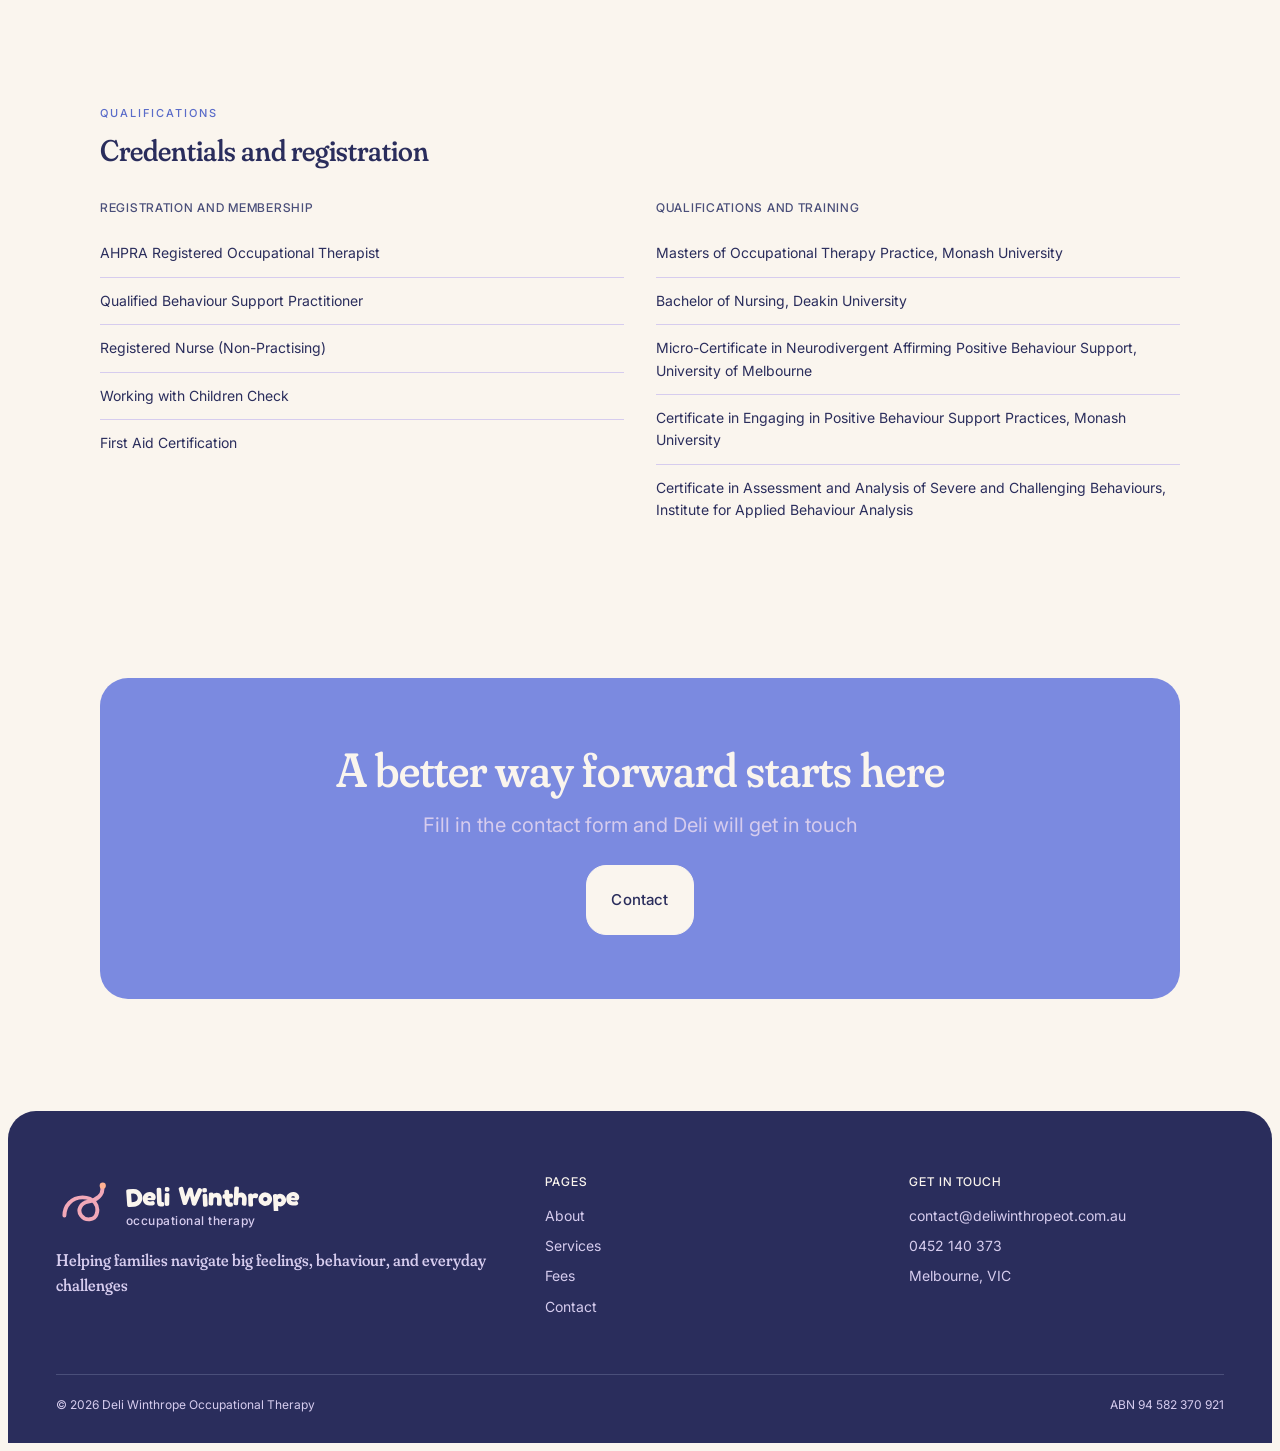
==== commit 6a9e0f0f: "Update contact details, fix footer legal layout on mobile - Phone: 0452 140 373 - Email: contact@del" ====
--- a/about.html
+++ b/about.html
@@ -170,8 +170,8 @@
       <div>
         <h4>Get in touch</h4>
         <ul>
-          <li><a href="mailto:deli@winthrope.com.au">deli@winthrope.com.au</a></li>
-          <li><a href="tel:0400000000">0400 000 000</a></li>
+          <li><a href="mailto:contact@deliwinthropeot.com.au">contact@deliwinthropeot.com.au</a></li>
+          <li><a href="tel:0452140373">0452 140 373</a></li>
           <li>Melbourne, VIC</li>
         </ul>
       </div>
--- a/css/styles.css
+++ b/css/styles.css
@@ -1258,6 +1258,17 @@
   font-size: var(--text-caption);
   font-weight: 400;
   line-height: 1;
+  white-space: nowrap;
+}
+@media (max-width: 767px) {
+  .site-footer .legal {
+    flex-direction: column;
+    align-items: flex-start;
+    gap: var(--space-2);
+  }
+  .site-footer .legal span {
+    white-space: normal;
+  }
 }
 
 /* ============================================================
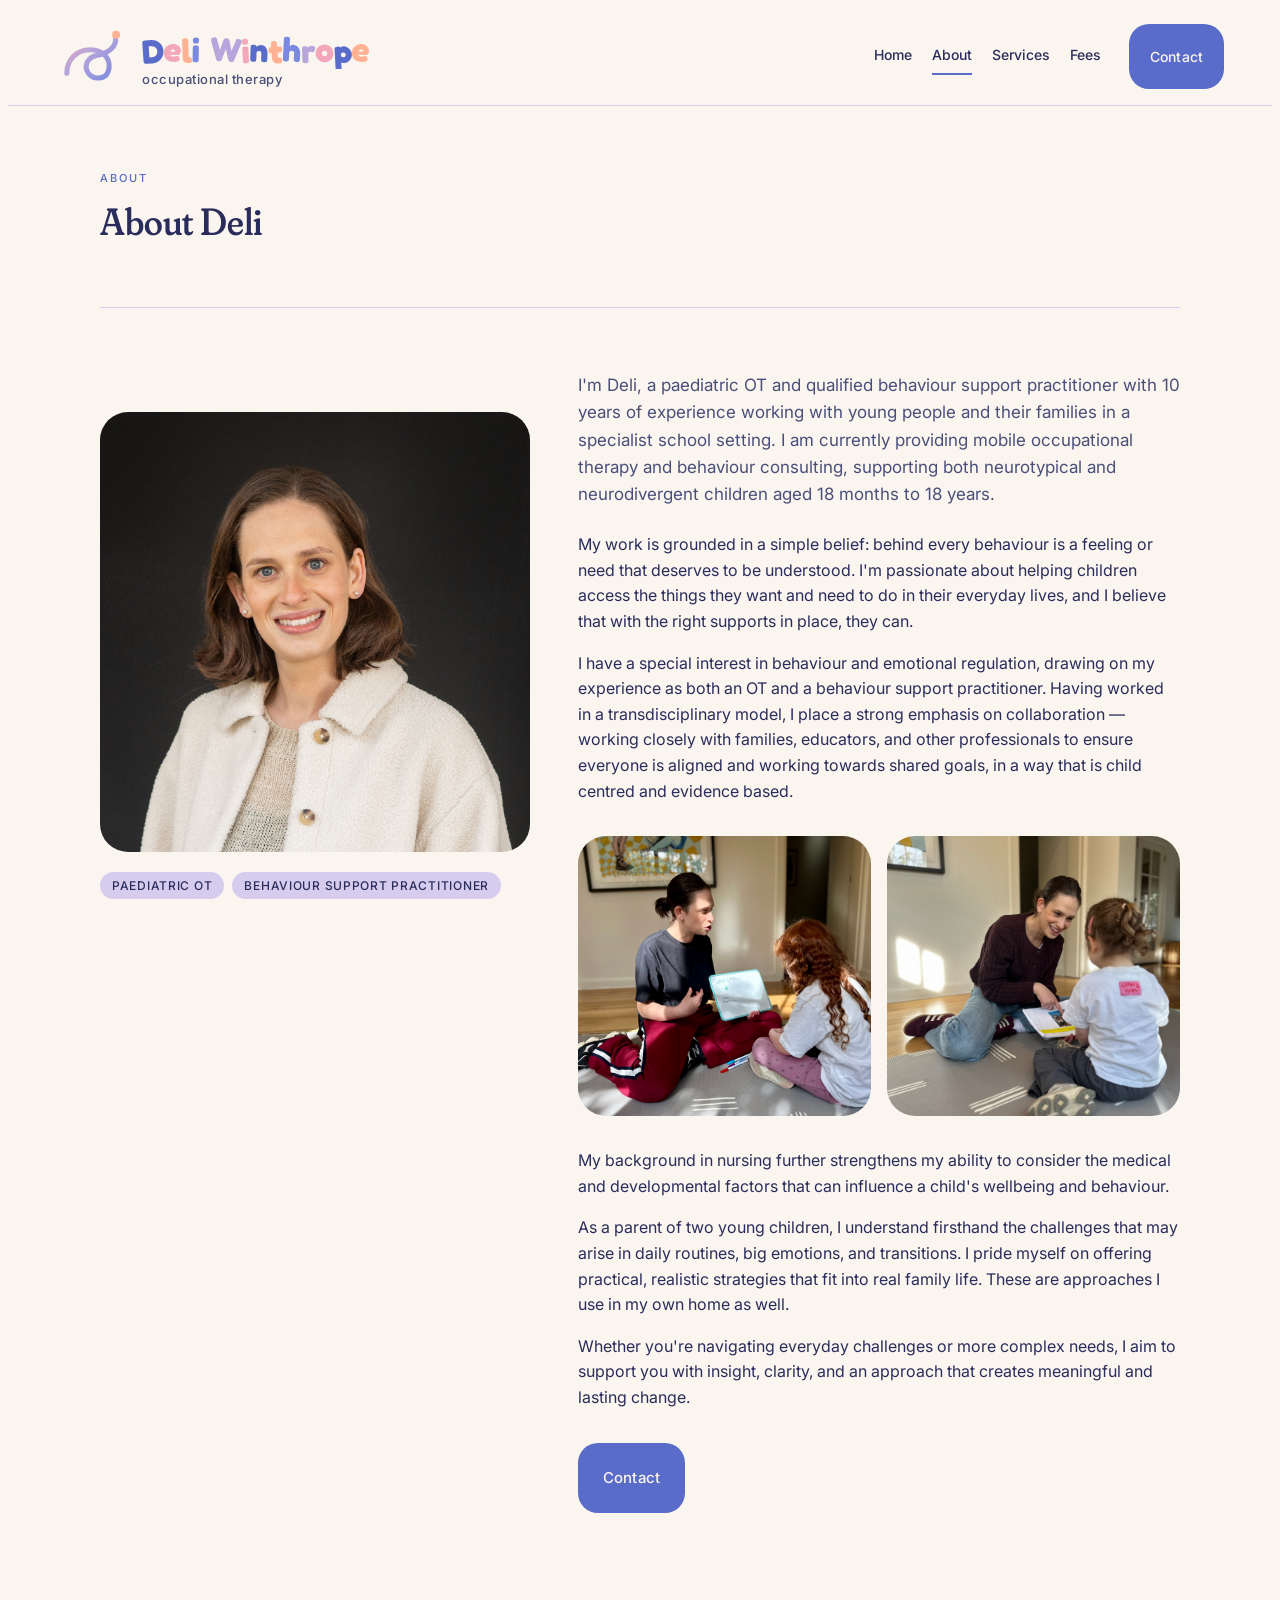
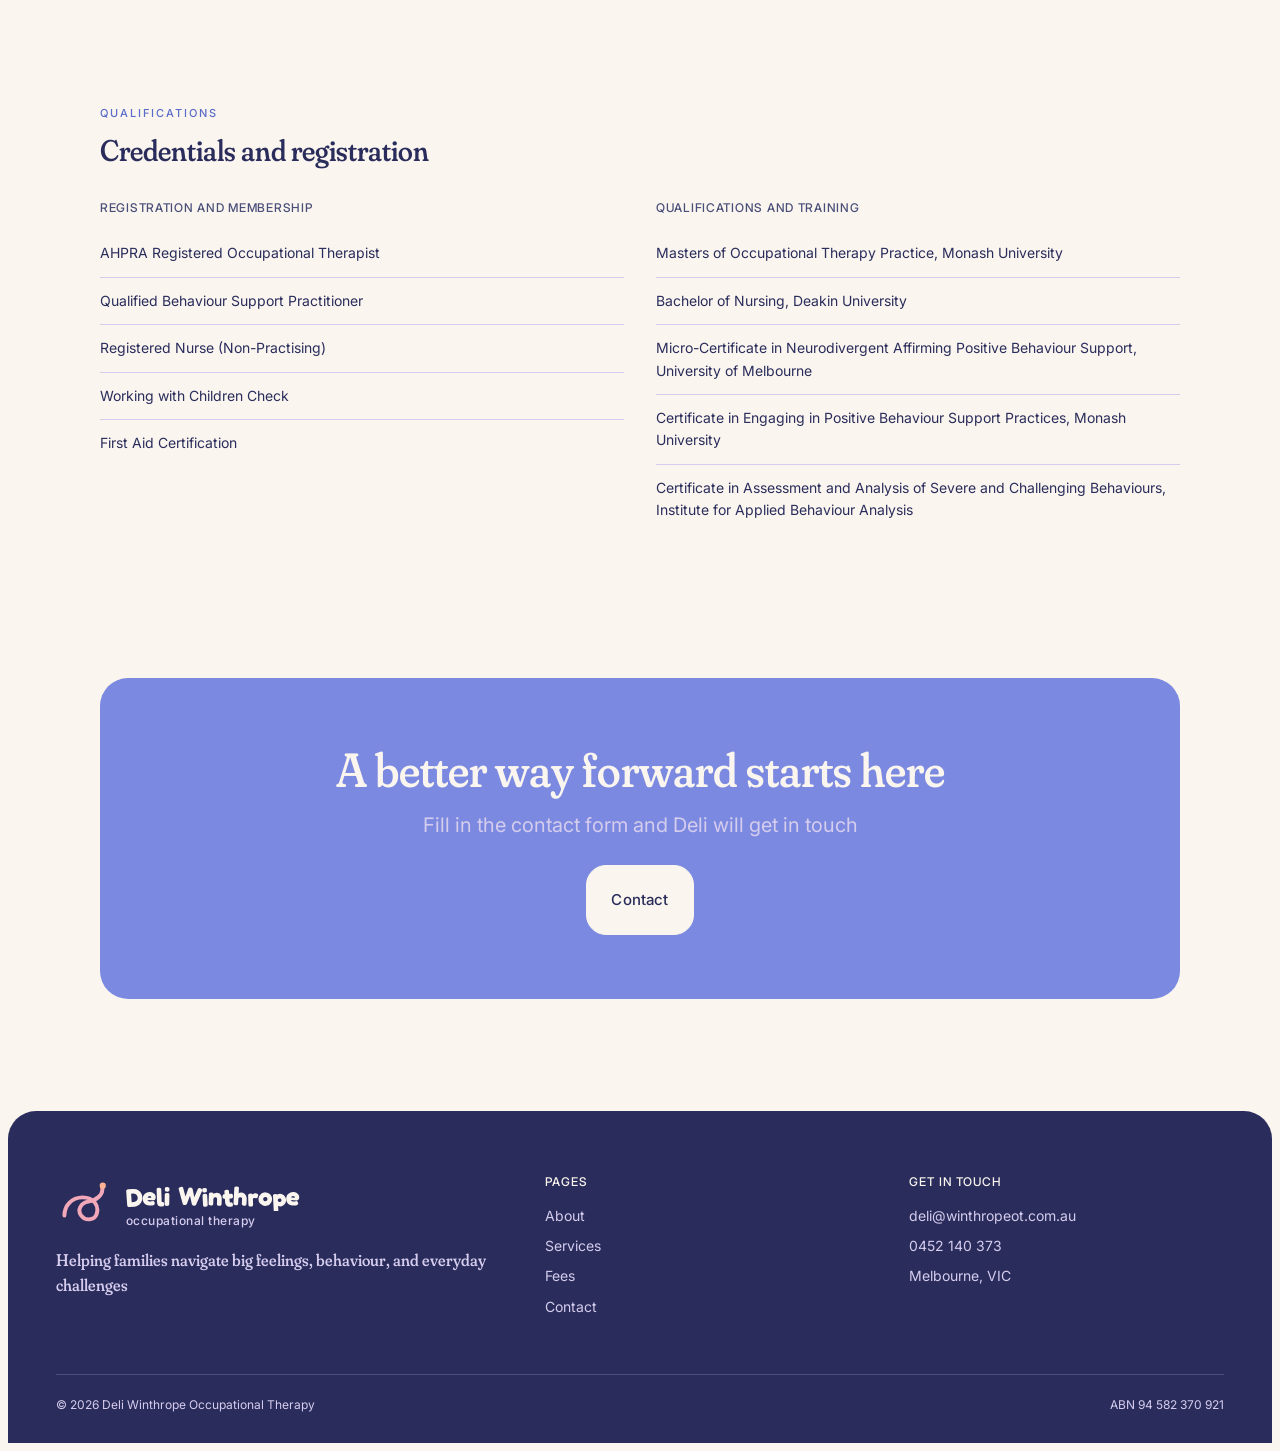
==== commit fcf78896: "Update email to deli@winthropeot.com.au Co-Authored-By: Claude Sonnet 4.6 <noreply@anthropic.com>" ====
--- a/about.html
+++ b/about.html
@@ -170,7 +170,7 @@
       <div>
         <h4>Get in touch</h4>
         <ul>
-          <li><a href="mailto:contact@deliwinthropeot.com.au">contact@deliwinthropeot.com.au</a></li>
+          <li><a href="mailto:deli@winthropeot.com.au">deli@winthropeot.com.au</a></li>
           <li><a href="tel:0452140373">0452 140 373</a></li>
           <li>Melbourne, VIC</li>
         </ul>
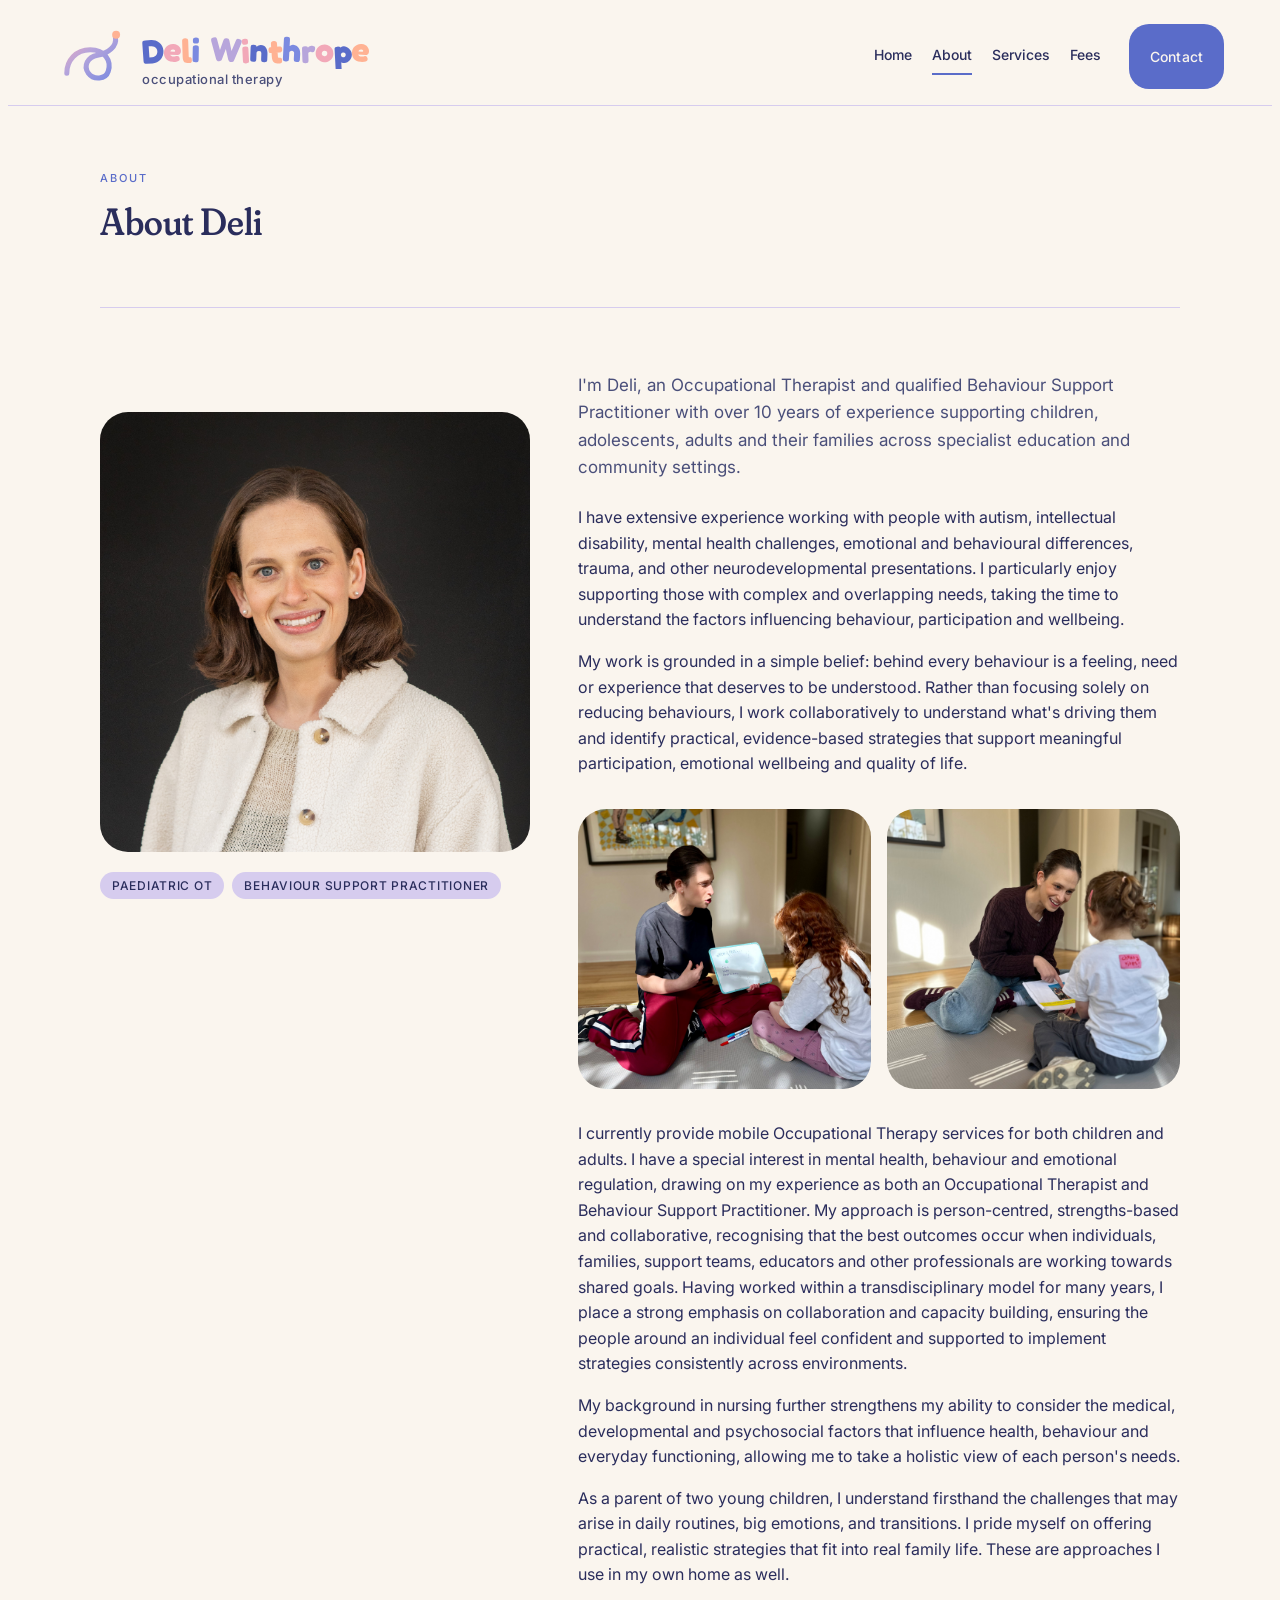
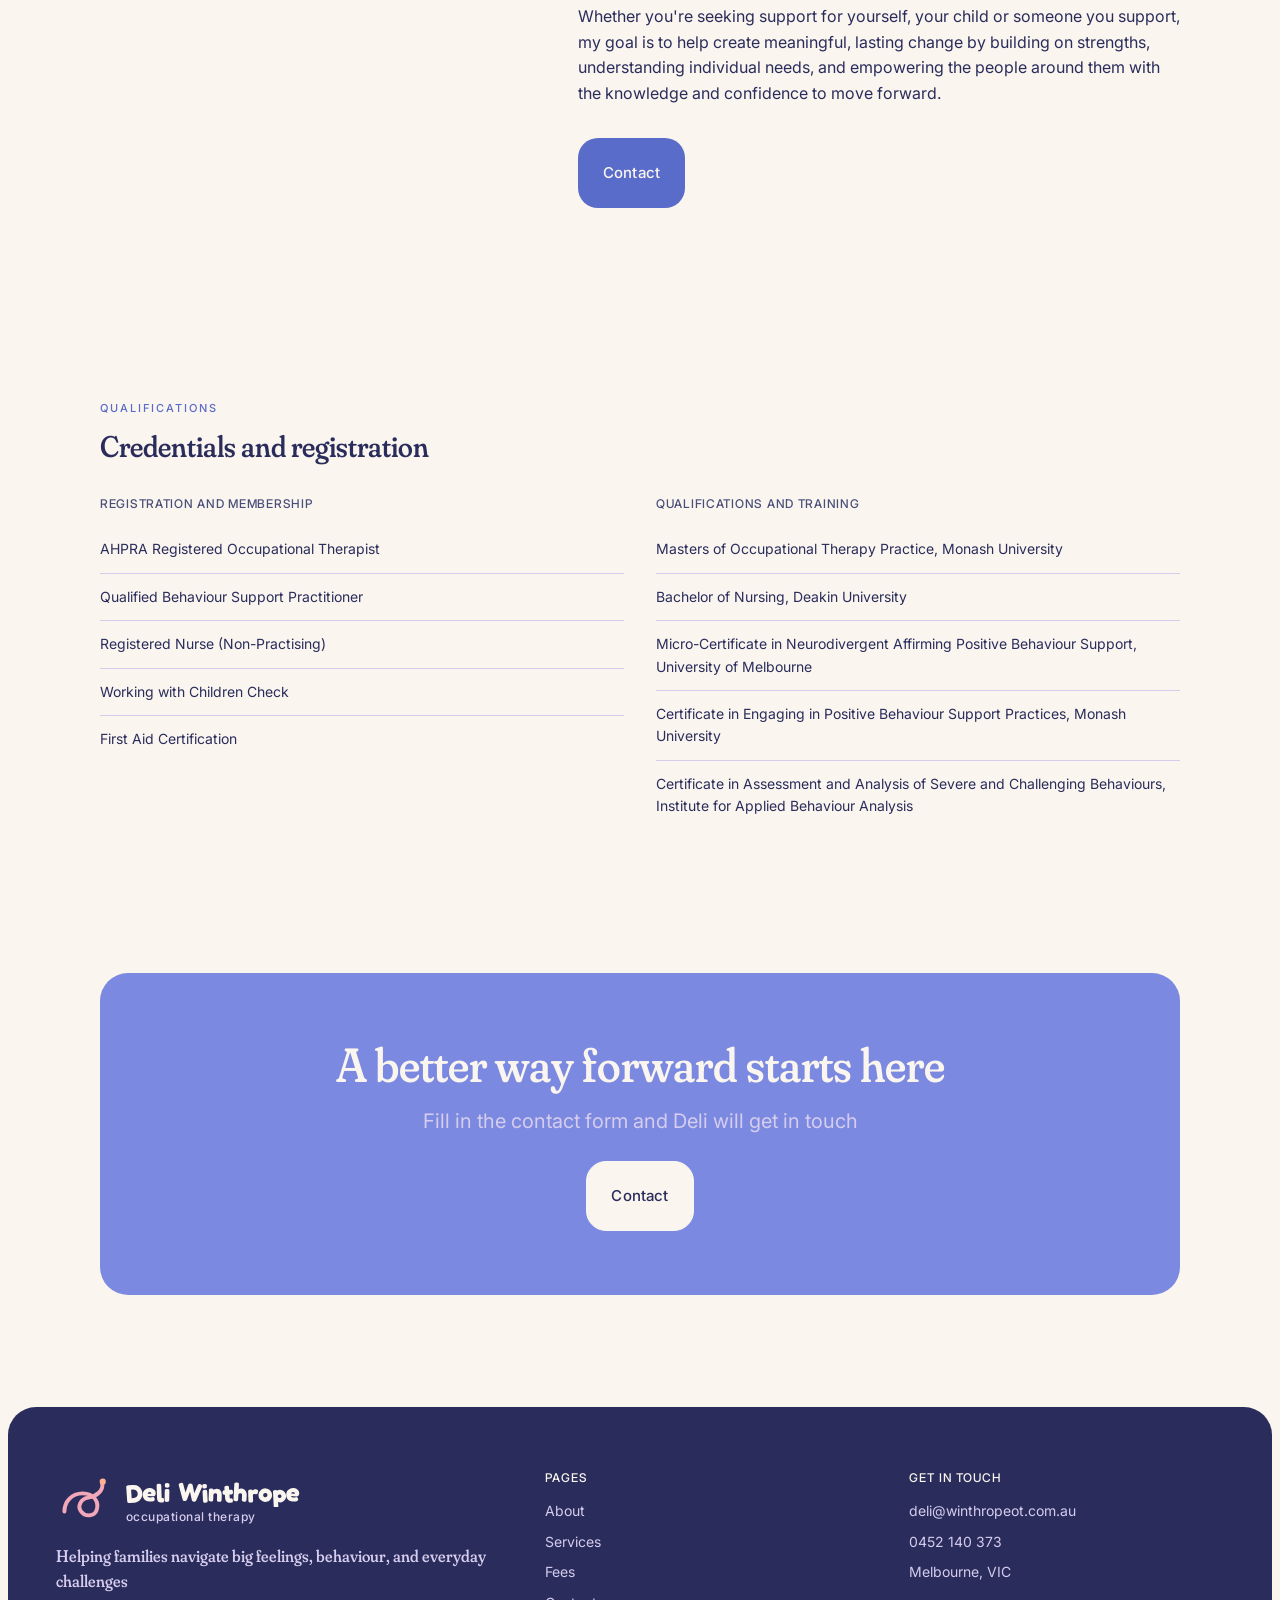
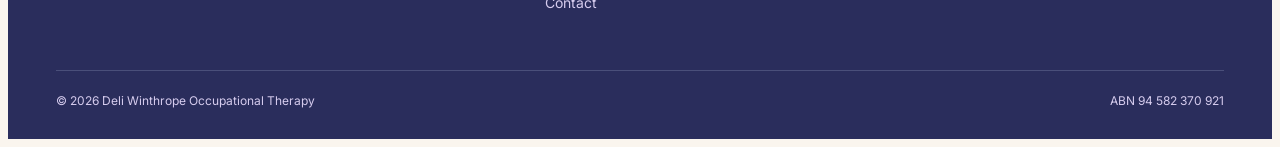
==== commit 1bd9e8be: "Update copy across home, about, services and fees pages - Home: broaden language from paediatric/chi" ====
--- a/about.html
+++ b/about.html
@@ -4,7 +4,7 @@
   <meta charset="UTF-8">
   <meta name="viewport" content="width=device-width, initial-scale=1.0">
   <title>About Deli Winthrope · Paediatric OT and Behaviour Support · Melbourne</title>
-  <meta name="description" content="Deli Winthrope is a paediatric occupational therapist and qualified behaviour support practitioner with 10 years of experience supporting autistic young people and their families in Melbourne.">
+  <meta name="description" content="Deli Winthrope is an occupational therapist and qualified behaviour support practitioner with over 10 years of experience supporting children, adolescents, adults and their families in Melbourne.">
   <meta property="og:title" content="About Deli Winthrope · Paediatric OT Melbourne">
   <meta property="og:description" content="Paediatric OT and behaviour support practitioner with 10 years of experience supporting autistic young people and their families.">
   <meta property="og:type" content="website">
@@ -71,11 +71,11 @@
         </div>
 
         <div>
-          <p style="font-size:var(--text-body-l);line-height:var(--leading-body);color:var(--text-muted);margin-bottom:var(--space-6);">I'm Deli, a paediatric OT and qualified behaviour support practitioner with 10 years of experience working with young people and their families in a specialist school setting. I am currently providing mobile occupational therapy and behaviour consulting, supporting both neurotypical and neurodivergent children aged 18 months to 18 years.</p>
-
-          <p>My work is grounded in a simple belief: behind every behaviour is a feeling or need that deserves to be understood. I'm passionate about helping children access the things they want and need to do in their everyday lives, and I believe that with the right supports in place, they can.</p>
-
-          <p>I have a special interest in behaviour and emotional regulation, drawing on my experience as both an OT and a behaviour support practitioner. Having worked in a transdisciplinary model, I place a strong emphasis on collaboration — working closely with families, educators, and other professionals to ensure everyone is aligned and working towards shared goals, in a way that is child centred and evidence based.</p>
+          <p style="font-size:var(--text-body-l);line-height:var(--leading-body);color:var(--text-muted);margin-bottom:var(--space-6);">I'm Deli, an Occupational Therapist and qualified Behaviour Support Practitioner with over 10 years of experience supporting children, adolescents, adults and their families across specialist education and community settings.</p>
+
+          <p>I have extensive experience working with people with autism, intellectual disability, mental health challenges, emotional and behavioural differences, trauma, and other neurodevelopmental presentations. I particularly enjoy supporting those with complex and overlapping needs, taking the time to understand the factors influencing behaviour, participation and wellbeing.</p>
+
+          <p>My work is grounded in a simple belief: behind every behaviour is a feeling, need or experience that deserves to be understood. Rather than focusing solely on reducing behaviours, I work collaboratively to understand what's driving them and identify practical, evidence-based strategies that support meaningful participation, emotional wellbeing and quality of life.</p>
 
           <!-- Photo strip -->
           <div class="photo-strip" style="margin:var(--space-8) 0;">
@@ -87,11 +87,13 @@
             </div>
           </div>
 
-          <p>My background in nursing further strengthens my ability to consider the medical and developmental factors that can influence a child's wellbeing and behaviour.</p>
+          <p>I currently provide mobile Occupational Therapy services for both children and adults. I have a special interest in mental health, behaviour and emotional regulation, drawing on my experience as both an Occupational Therapist and Behaviour Support Practitioner. My approach is person-centred, strengths-based and collaborative, recognising that the best outcomes occur when individuals, families, support teams, educators and other professionals are working towards shared goals. Having worked within a transdisciplinary model for many years, I place a strong emphasis on collaboration and capacity building, ensuring the people around an individual feel confident and supported to implement strategies consistently across environments.</p>
+
+          <p>My background in nursing further strengthens my ability to consider the medical, developmental and psychosocial factors that influence health, behaviour and everyday functioning, allowing me to take a holistic view of each person's needs.</p>
 
           <p>As a parent of two young children, I understand firsthand the challenges that may arise in daily routines, big emotions, and transitions. I pride myself on offering practical, realistic strategies that fit into real family life. These are approaches I use in my own home as well.</p>
 
-          <p>Whether you're navigating everyday challenges or more complex needs, I aim to support you with insight, clarity, and an approach that creates meaningful and lasting change.</p>
+          <p>Whether you're seeking support for yourself, your child or someone you support, my goal is to help create meaningful, lasting change by building on strengths, understanding individual needs, and empowering the people around them with the knowledge and confidence to move forward.</p>
 
           <div style="margin-top:var(--space-8);">
             <a href="contact.html" class="btn btn-primary">Contact</a>
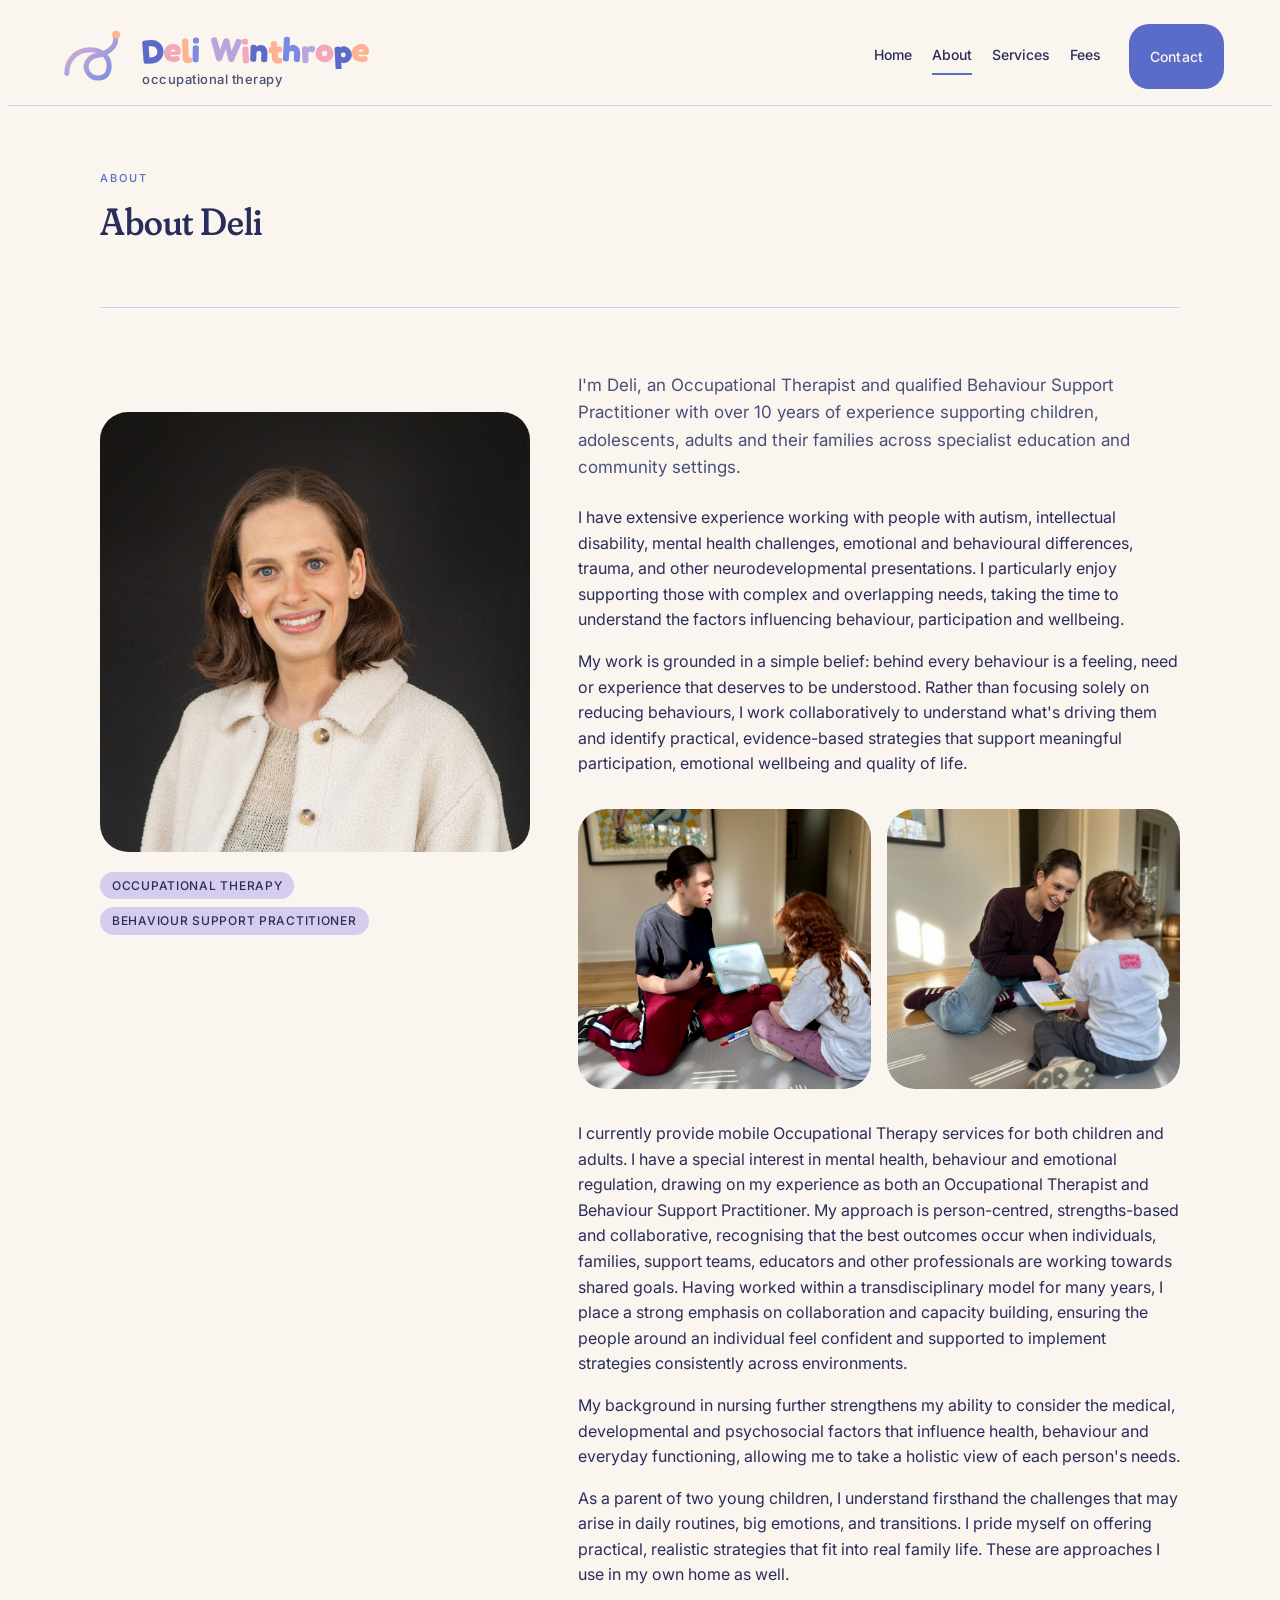
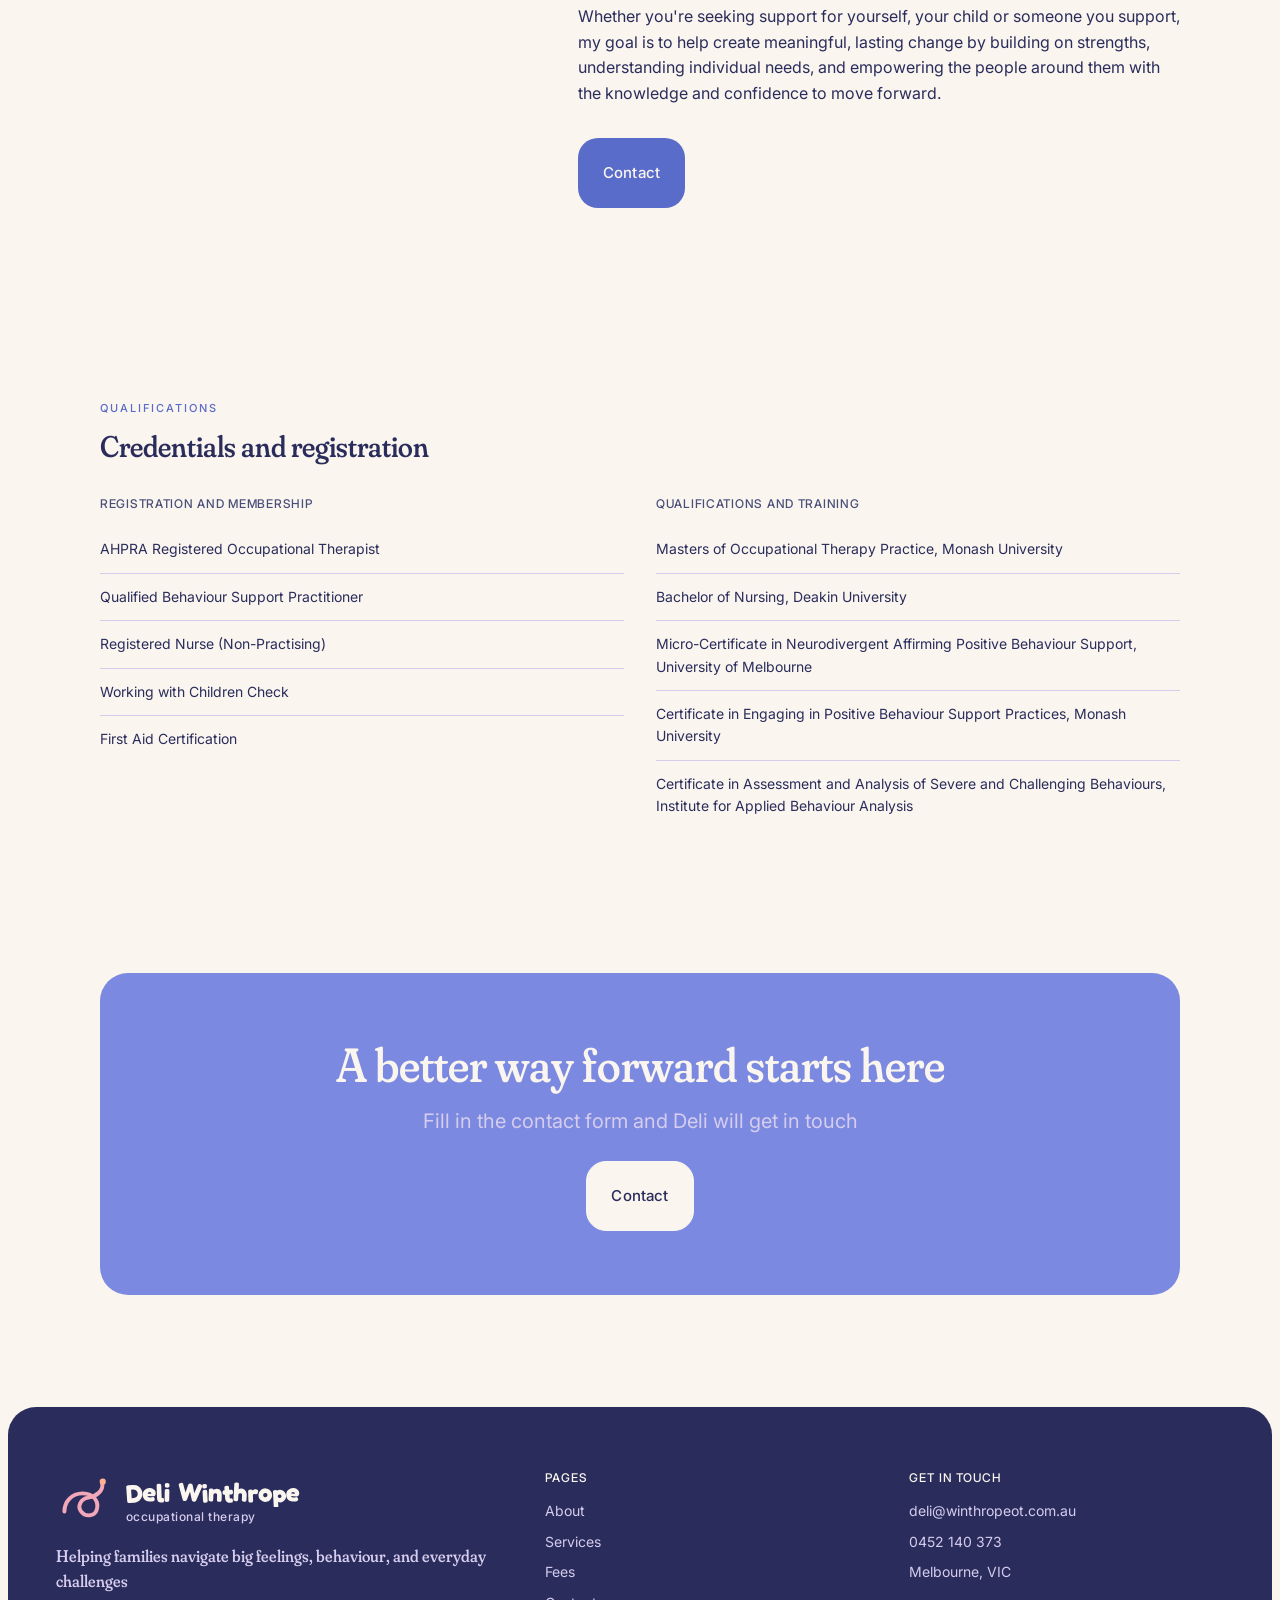
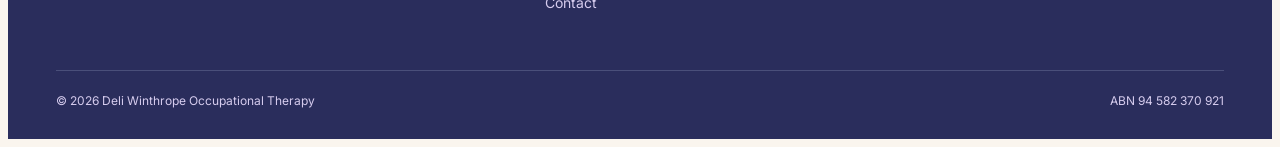
==== commit b1a2de50: "Broaden language from paediatric to general, reorder services - Home/About: update hero eyebrow and " ====
--- a/about.html
+++ b/about.html
@@ -64,7 +64,7 @@
           </div>
           <div style="margin-top:var(--space-5);">
             <div style="display:flex;flex-wrap:wrap;gap:var(--space-2);">
-              <span class="pill pill-lilac">Paediatric OT</span>
+              <span class="pill pill-lilac">Occupational Therapy</span>
               <span class="pill pill-lilac">Behaviour Support Practitioner</span>
             </div>
           </div>
